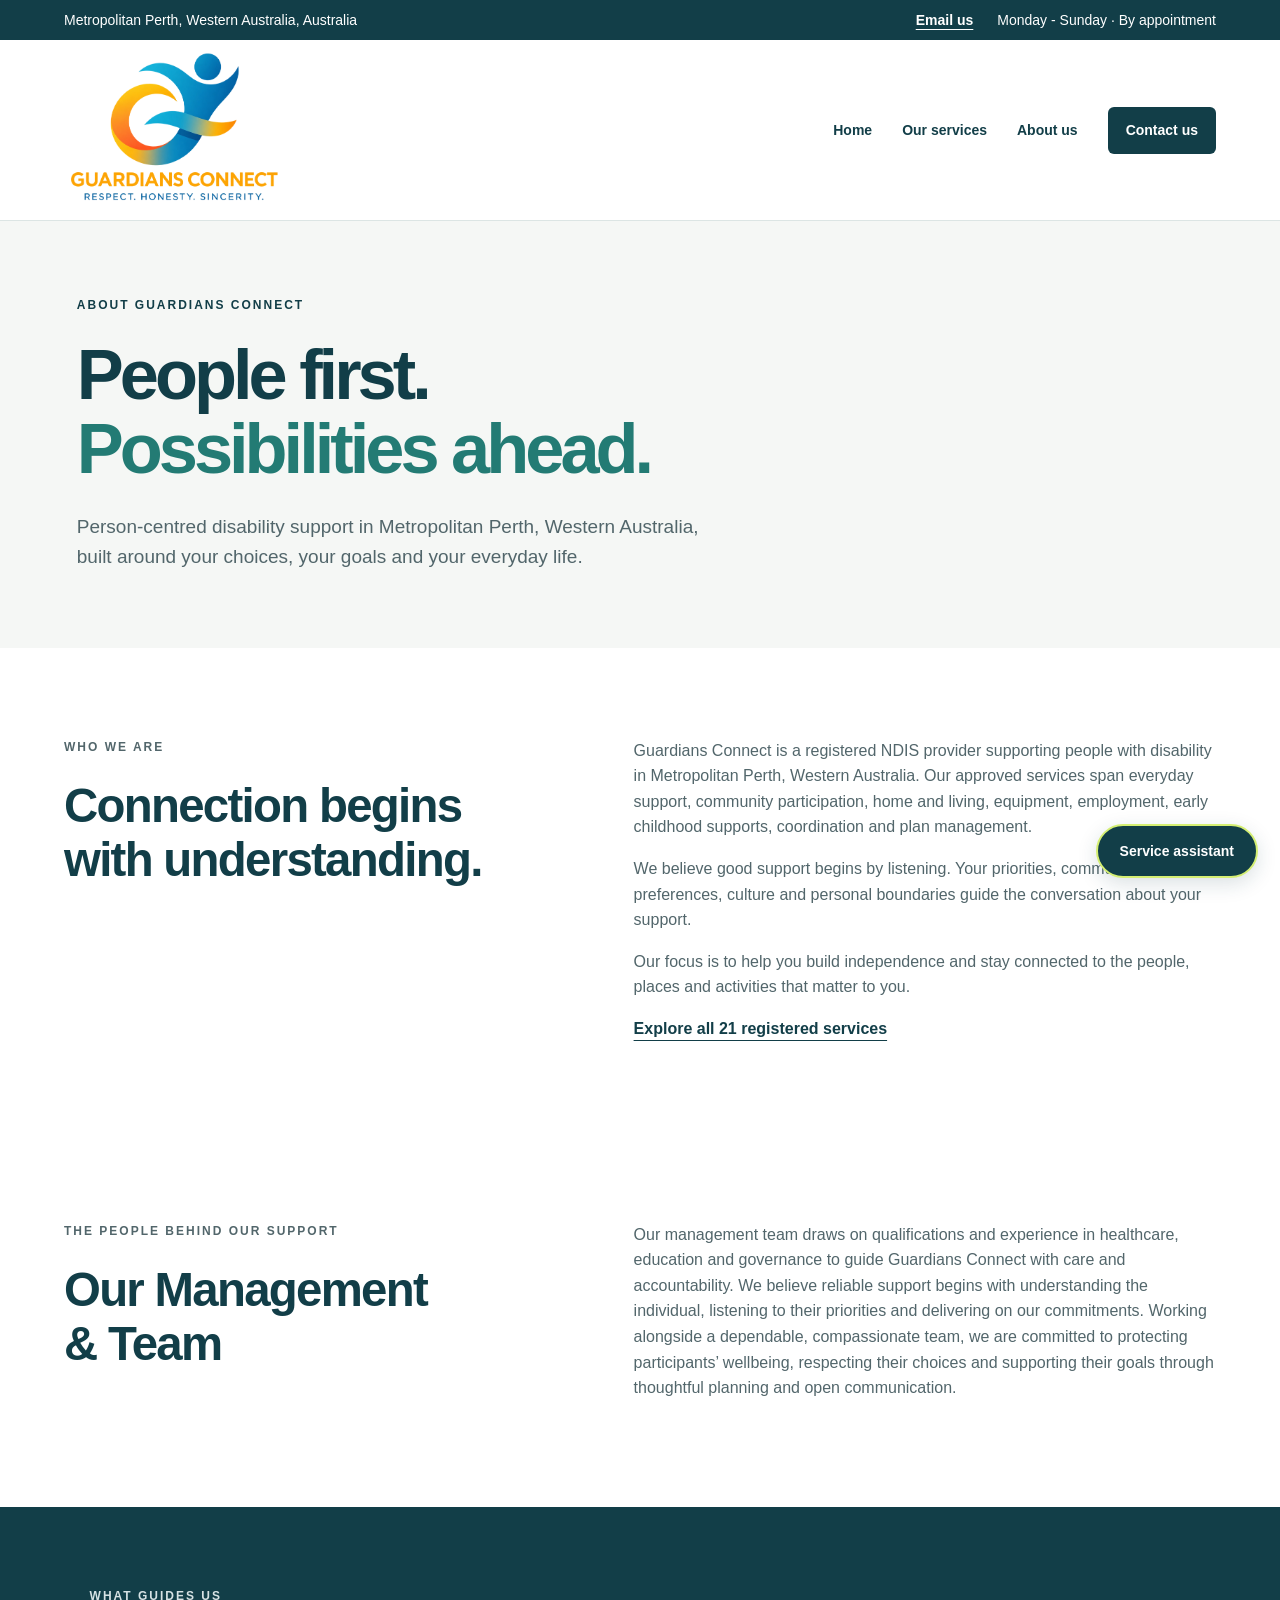
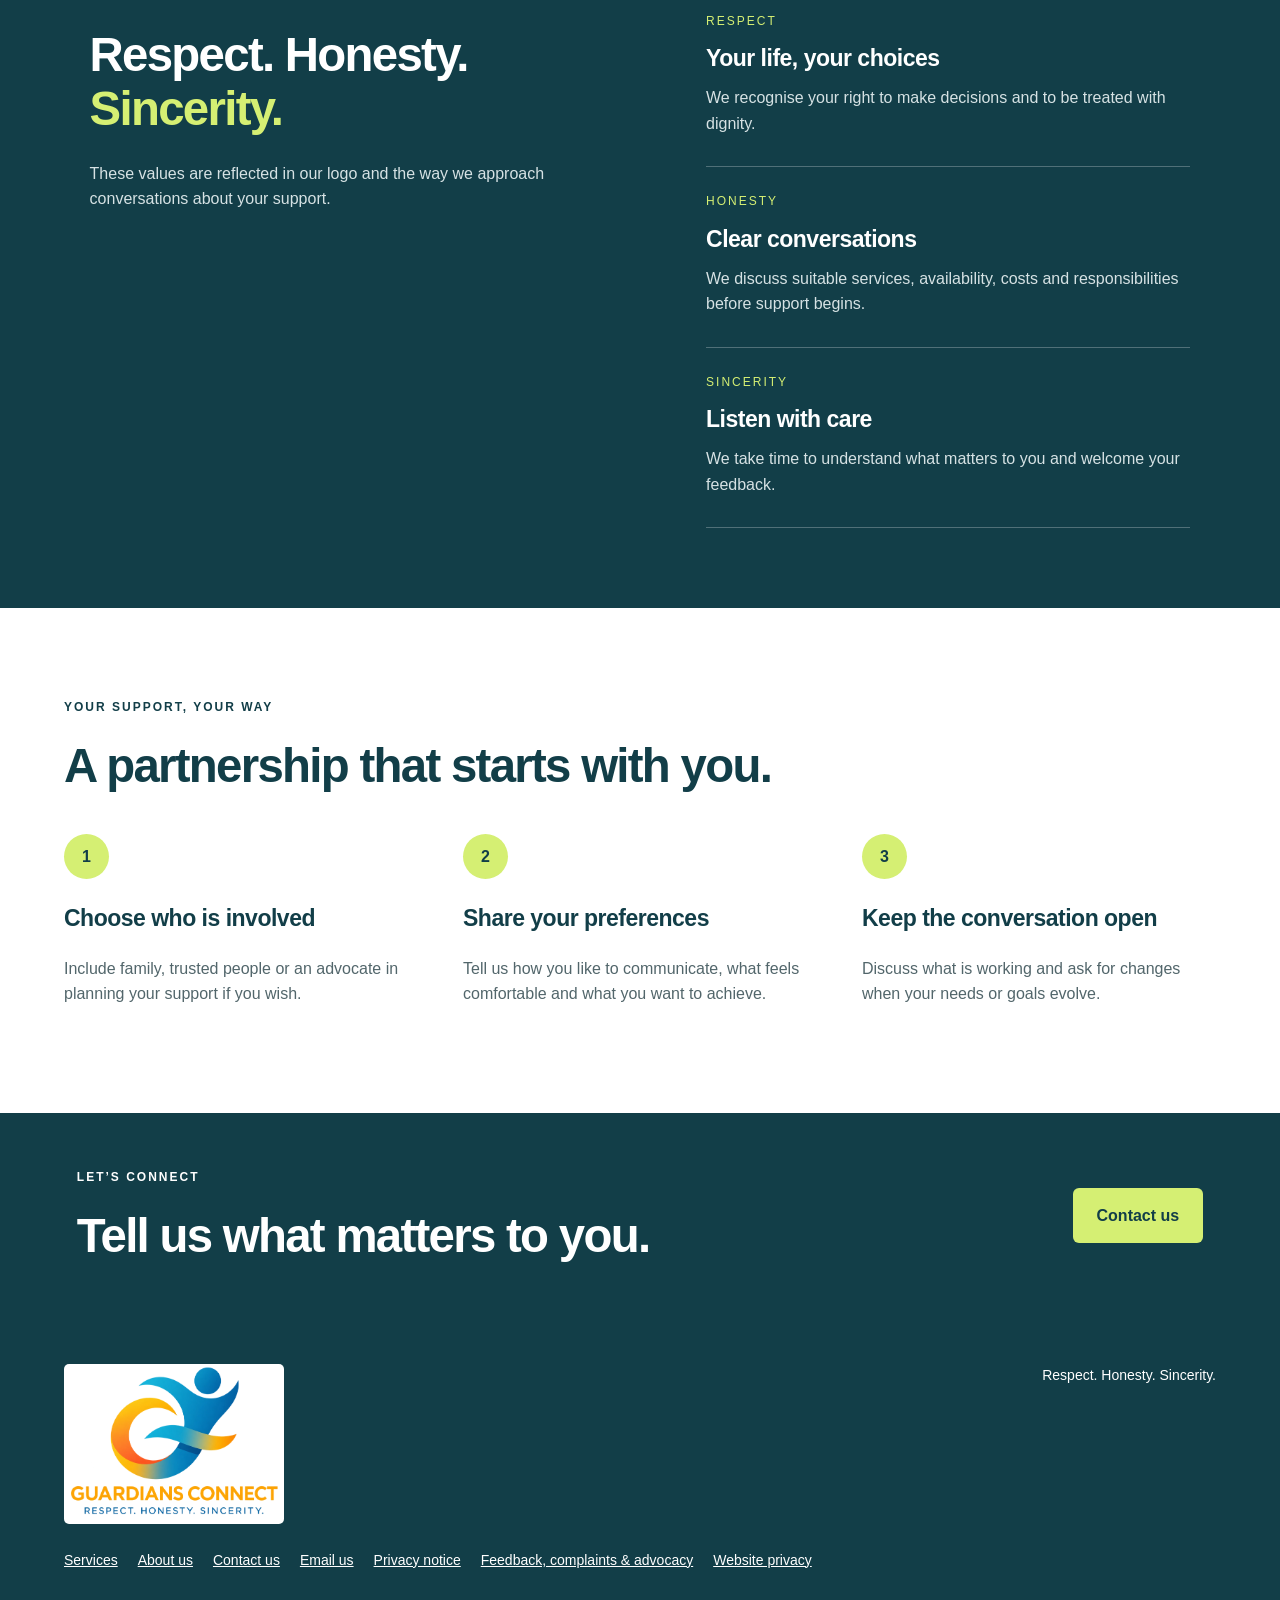
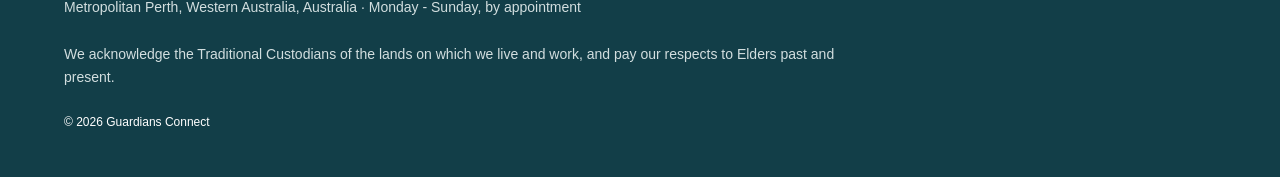
==== about.html @ 71c121cf "Add files via upload" ====
<!doctype html><html lang="en-AU"><head><meta charset="utf-8"><meta name="viewport" content="width=device-width,initial-scale=1"><meta name="description" content="Meet Guardians Connect, a registered NDIS provider in Metropolitan Perth, Western Australia. Learn about our values, person-centred approach and commitment to choice and independence."><meta name="theme-color" content="#123e48"><title>About Guardians Connect | NDIS Disability Support WA</title><link rel="icon" type="image/svg+xml" href="data:image/svg+xml,%3Csvg xmlns='http://www.w3.org/2000/svg' viewBox='0 0 32 32'%3E%3Crect width='32' height='32' rx='8' fill='%23123e48'/%3E%3Ctext x='5' y='23' font-size='20' font-family='Arial' font-weight='bold' fill='%23d5ef73'%3EG%3C/text%3E%3C/svg%3E"><link rel="stylesheet" href="styles.css"><link rel="canonical" href="https://guardians-connect.johnctu.chatgpt.site/about.html"><meta name="robots" content="index,follow,max-image-preview:large"><meta property="og:type" content="website"><meta property="og:site_name" content="Guardians Connect"><meta property="og:locale" content="en_AU"><meta property="og:title" content="About Guardians Connect | NDIS Disability Support WA"><meta property="og:description" content="Meet Guardians Connect, a registered NDIS provider in Metropolitan Perth, Western Australia. Learn about our values, person-centred approach and commitment to choice and independence."><meta property="og:url" content="https://guardians-connect.johnctu.chatgpt.site/about.html"><meta name="twitter:card" content="summary"><meta name="twitter:title" content="About Guardians Connect | NDIS Disability Support WA"><meta name="twitter:description" content="Meet Guardians Connect, a registered NDIS provider in Metropolitan Perth, Western Australia. Learn about our values, person-centred approach and commitment to choice and independence."><script type="application/ld+json">{"@context": "https://schema.org", "@graph": [{"@type": "WebSite", "@id": "https://guardians-connect.johnctu.chatgpt.site/#website", "url": "https://guardians-connect.johnctu.chatgpt.site/", "name": "Guardians Connect", "publisher": {"@id": "https://guardians-connect.johnctu.chatgpt.site/#organization"}, "inLanguage": "en-AU"}, {"@type": "Organization", "@id": "https://guardians-connect.johnctu.chatgpt.site/#organization", "name": "Guardians Connect", "url": "https://guardians-connect.johnctu.chatgpt.site/", "email": "info@guardiansconnect.com.au", "contactPoint": {"@type": "ContactPoint", "email": "info@guardiansconnect.com.au", "contactType": "customer service", "availableLanguage": "English", "description": "Monday - Sunday, by appointment"}}, {"@type": "AboutPage", "@id": "https://guardians-connect.johnctu.chatgpt.site/about.html#webpage", "url": "https://guardians-connect.johnctu.chatgpt.site/about.html", "name": "About Guardians Connect | NDIS Disability Support WA", "description": "Meet Guardians Connect, a registered NDIS provider in Metropolitan Perth, Western Australia. Learn about our values, person-centred approach and commitment to choice and independence.", "isPartOf": {"@id": "https://guardians-connect.johnctu.chatgpt.site/#website"}, "about": {"@id": "https://guardians-connect.johnctu.chatgpt.site/#organization"}, "inLanguage": "en-AU"}, {"@type": "BreadcrumbList", "itemListElement": [{"@type": "ListItem", "position": 1, "name": "Home", "item": "https://guardians-connect.johnctu.chatgpt.site/"}, {"@type": "ListItem", "position": 2, "name": "About us", "item": "https://guardians-connect.johnctu.chatgpt.site/about.html"}]}]}</script></head><body><a class="skip" href="#main">Skip to content</a><div class="contact-bar" aria-label="Contact details"><span>Metropolitan Perth, Western Australia, Australia</span><div><a href="mailto:info@guardiansconnect.com.au">Email us</a><span>Monday - Sunday · By appointment</span></div></div><header><a class="brand" href="/"><img class="uploaded-logo" src="guardians-connect-logo.webp" alt="Guardians Connect — Respect, Honesty, Sincerity" width="1280" height="1280"></a><button class="menu" aria-expanded="false" aria-controls="nav">Menu</button><nav id="nav" aria-label="Main navigation"><a href="/">Home</a><a href="/#services">Our services</a><a href="/about.html">About us</a><a class="button small" href="/contact.html">Contact us</a></nav></header><main id="main"><section class="page-intro"><p class="eyebrow">ABOUT GUARDIANS CONNECT</p><h1>People first.<br><em>Possibilities ahead.</em></h1><p class="lead">Person-centred disability support in Metropolitan Perth, Western Australia, built around your choices, your goals and your everyday life.</p></section><section class="section about-story"><div><p class="eyebrow">WHO WE ARE</p><h2>Connection begins<br>with understanding.</h2></div><div><p>Guardians Connect is a registered NDIS provider supporting people with disability in Metropolitan Perth, Western Australia. Our approved services span everyday support, community participation, home and living, equipment, employment, early childhood supports, coordination and plan management.</p><p>We believe good support begins by listening. Your priorities, communication preferences, culture and personal boundaries guide the conversation about your support.</p><p>Our focus is to help you build independence and stay connected to the people, places and activities that matter to you.</p><a class="text-link" href="/#services">Explore all 21 registered services</a></div></section><section class="section about-story" id="our-team" aria-labelledby="our-team-heading"><div><p class="eyebrow">THE PEOPLE BEHIND OUR SUPPORT</p><h2 id="our-team-heading">Our Management<br>&amp; Team</h2></div><div><p>Our management team draws on qualifications and experience in healthcare, education and governance to guide Guardians Connect with care and accountability. We believe reliable support begins with understanding the individual, listening to their priorities and delivering on our commitments. Working alongside a dependable, compassionate team, we are committed to protecting participants’ wellbeing, respecting their choices and supporting their goals through thoughtful planning and open communication.</p></div></section><section class="approach"><div><p class="eyebrow">WHAT GUIDES US</p><h2>Respect. Honesty.<br><em>Sincerity.</em></h2><p>These values are reflected in our logo and the way we approach conversations about your support.</p></div><div class="principles"><article><span>RESPECT</span><h3>Your life, your choices</h3><p>We recognise your right to make decisions and to be treated with dignity.</p></article><article><span>HONESTY</span><h3>Clear conversations</h3><p>We discuss suitable services, availability, costs and responsibilities before support begins.</p></article><article><span>SINCERITY</span><h3>Listen with care</h3><p>We take time to understand what matters to you and welcome your feedback.</p></article></div></section><section class="section"><p class="eyebrow">YOUR SUPPORT, YOUR WAY</p><h2>A partnership that starts with you.</h2><div class="steps"><article><b>1</b><h3>Choose who is involved</h3><p>Include family, trusted people or an advocate in planning your support if you wish.</p></article><article><b>2</b><h3>Share your preferences</h3><p>Tell us how you like to communicate, what feels comfortable and what you want to achieve.</p></article><article><b>3</b><h3>Keep the conversation open</h3><p>Discuss what is working and ask for changes when your needs or goals evolve.</p></article></div></section><section class="page-cta"><div><p class="eyebrow">LET’S CONNECT</p><h2>Tell us what matters to you.</h2></div><a class="button lime" href="/contact.html">Contact us</a></section></main><footer><a class="brand" href="/"><img class="uploaded-logo" src="guardians-connect-logo.webp" alt="Guardians Connect — Respect, Honesty, Sincerity" width="1280" height="1280"></a><p>Respect. Honesty. Sincerity.</p><div><a href="/#services">Services</a><a href="/about.html">About us</a><a href="/contact.html">Contact us</a><a href="mailto:info@guardiansconnect.com.au">Email us</a><a href="/privacy.html">Privacy notice</a><a href="/feedback.html">Feedback, complaints &amp; advocacy</a><button class="privacy-toggle" type="button" aria-expanded="false" aria-controls="privacy">Website privacy</button></div><p class="footer-contact-info">Metropolitan Perth, Western Australia, Australia · Monday - Sunday, by appointment</p><p class="ack">We acknowledge the Traditional Custodians of the lands on which we live and work, and pay our respects to Elders past and present.</p><div id="privacy" hidden><h3>Website privacy</h3><p>This website does not send your enquiry entries or service-assistant messages to Guardians Connect or save them in browser storage. The automated service guide uses prepared website information; typed messages stay in memory until you leave or refresh the page. Optional voice features use browser speech services, which may process audio or text. Microphone use starts only when you choose Dictate question. Downloading an enquiry creates a text file on your device. Hosting providers may process technical access logs. When online delivery is enabled, FormSubmit will process your enquiry and forward it to info@guardiansconnect.com.au. For privacy questions, email info@guardiansconnect.com.au. Read our <a href="/privacy.html">business privacy notice</a> for more information.</p></div><small>© <span id="year"></span> Guardians Connect</small></footer><script src="script.js"></script><link rel="stylesheet" href="/chatbot.css"><script src="/chatbot.js" defer></script></body></html>
---- styles.css ----
:root{--ink:#123e48;--lime:#d5ef73;--paper:#f5f7f5;--muted:#52666b}*{box-sizing:border-box}html{scroll-behavior:smooth;scroll-padding-top:100px}body{margin:0;font-family:Arial,Helvetica,sans-serif;color:var(--ink);font-size:16px;line-height:1.6}a{color:inherit}button,input,select,textarea{font:inherit}button,a,input,select,textarea,summary{touch-action:manipulation}a:focus-visible,button:focus-visible,summary:focus-visible{outline:3px solid #a85613;outline-offset:5px}.skip{position:fixed;top:-100px;background:white;padding:12px;z-index:10}.skip:focus{top:0}header{padding:24px 5%;display:flex;align-items:center;justify-content:space-between;border-bottom:1px solid #dce5e4;background:white}.brand{display:flex;align-items:center;gap:13px;text-decoration:none;font-size:14px;letter-spacing:2px;line-height:1.35;font-weight:bold}.brand strong{display:block;font-size:21px;letter-spacing:3px}.mark{display:block;background:var(--ink);color:var(--lime);font-size:30px;border-radius:50%;width:49px;height:49px;line-height:49px;text-align:center;letter-spacing:-5px;padding-right:5px}.mark span{font-size:24px}nav{display:flex;gap:30px;align-items:center}nav a{text-decoration:none;font-size:14px;font-weight:bold}.button{display:inline-block;text-decoration:none;background:var(--ink);color:white;padding:15px 24px;border-radius:6px;border:0;font-weight:bold;cursor:pointer}.button:hover{filter:brightness(.92)}.button.small{padding:12px 18px}.button.lime{background:var(--lime);color:var(--ink)}.menu{display:none}.hero{padding:75px 5% 65px;display:grid;grid-template-columns:1.25fr 1fr;gap:7%;max-width:1500px;margin:auto}.eyebrow{font-size:12px;font-weight:bold;letter-spacing:2px;margin:0 0 22px}h1,h2,h3,h4,p{margin-top:0}h1{font-size:clamp(48px,5.8vw,84px);line-height:1.06;letter-spacing:-4px;margin-bottom:25px}em{font-style:normal;color:#237b74}h2{font-size:clamp(34px,3.7vw,51px);line-height:1.15;letter-spacing:-1.7px;margin-bottom:24px}h3,h4{font-size:23px;line-height:1.25;letter-spacing:-.5px}.lead{max-width:520px;font-size:19px;color:var(--muted);margin-bottom:30px}.actions{display:flex;align-items:center;gap:25px}.text-link{font-weight:bold;text-underline-offset:6px}.hero-panel{background:var(--ink);color:white;border-radius:100px 12px 12px 12px;padding:50px 40px 30px;display:flex;flex-direction:column;justify-content:space-between;min-height:480px;position:relative;overflow:hidden}.hero-panel:before{content:'';position:absolute;width:240px;height:240px;border:1px solid #598181;border-radius:50%;right:-100px;top:100px;pointer-events:none}.panel-label{font-size:12px;letter-spacing:2px}.big-type{font-size:clamp(35px,4vw,58px);line-height:1.18;letter-spacing:-2px;color:var(--lime);margin:35px 0}.panel-bottom{display:flex;gap:18px;align-items:center;border-top:1px solid #456770;padding-top:25px}.panel-bottom p{margin:0;font-size:14px}.circle{width:48px;height:48px;border:1px solid var(--lime);border-radius:50%;display:grid;place-items:center;font-size:14px}.values-strip{background:var(--lime);display:flex;justify-content:space-around;padding:20px 5%;font-size:14px;font-weight:bold;gap:15px}.section{padding:90px 5%;max-width:1500px;margin:auto}.section-heading{display:grid;grid-template-columns:1.2fr 1fr;gap:10%;align-items:end;margin-bottom:35px}.section-heading>p{max-width:450px;color:var(--muted)}.cards{display:grid;grid-template-columns:repeat(3,1fr);gap:20px}.cards article{padding:30px;background:var(--paper);border-radius:8px;display:flex;flex-direction:column;align-items:start}.number{font-size:14px;letter-spacing:2px;color:#357970;margin-bottom:35px}.cards p{color:var(--muted)}.cards a{margin-top:auto;font-size:14px;font-weight:bold;text-underline-offset:5px}.cards .accent-card{background:var(--lime)}.note{font-size:14px;color:var(--muted);margin:22px 0 0}.approach{background:var(--ink);color:white;padding:80px 7%;display:grid;grid-template-columns:1fr 1fr;gap:12%}.approach em{color:var(--lime)}.approach p{max-width:510px;color:#d6e2e4}.principles article{border-bottom:1px solid #507078;padding:20px 0}.principles span{font-size:12px;letter-spacing:2px;color:var(--lime)}.principles h3{margin:12px 0}.principles p{margin-bottom:10px}.steps{display:grid;grid-template-columns:repeat(3,1fr);gap:45px;margin-top:40px}.steps b{background:var(--lime);border-radius:50%;display:grid;place-items:center;width:45px;height:45px;margin-bottom:25px}.steps p{color:var(--muted)}.faq{background:var(--paper);max-width:none;display:grid;grid-template-columns:1fr 1.5fr;gap:10%}details{border-bottom:1px solid #cad7d7;padding:20px 0}summary{font-weight:bold;cursor:pointer;padding-right:15px}details p{padding-top:18px;margin:0;color:var(--muted)}.contact{padding:85px 7%;display:grid;grid-template-columns:1fr 1fr;gap:12%;background:#e9f1ee}.contact p{max-width:450px}.contact-note{border-left:3px solid #237b74;padding-left:17px;font-size:14px;color:var(--muted)}form{background:white;padding:30px;border-radius:8px}label{display:block;font-size:14px;font-weight:bold;margin-bottom:7px}label span{font-weight:normal}input,textarea,select{width:100%;border:1px solid #8caaa9;border-radius:4px;padding:11px;margin-bottom:18px;background:white;color:var(--ink)}input:focus,textarea:focus,select:focus{outline:2px solid #237b74;outline-offset:2px}.form-note{font-size:14px;color:var(--muted)}#status{font-size:14px;margin:14px 0 0}footer{padding:45px 5%;background:var(--ink);color:white;display:flex;flex-wrap:wrap;justify-content:space-between;gap:25px}footer>p{font-size:14px}footer>div{display:flex;gap:20px;align-items:start}footer a,footer button{font-size:14px}.privacy-toggle{background:none;border:0;color:white;text-decoration:underline;cursor:pointer;padding:0}.ack{width:100%;max-width:800px;margin:0;color:#d2dedf}#privacy{width:100%;display:block;max-width:850px}#privacy[hidden]{display:none}footer small{font-size:12px;width:100%}@media(max-width:850px){header{flex-wrap:wrap;gap:20px}.menu{display:block;background:var(--paper);border:1px solid #cad7d7;padding:8px 15px;border-radius:5px}nav{display:none;width:100%;flex-direction:column;align-items:stretch;gap:20px}nav.open{display:flex}.hero{grid-template-columns:1fr;padding-top:45px;gap:35px}h1{letter-spacing:-2px}.hero-panel{min-height:350px;border-top-left-radius:65px}.values-strip{flex-wrap:wrap;justify-content:center;gap:12px 25px}.section{padding:60px 6%}.section-heading,.approach,.faq,.contact{grid-template-columns:1fr;gap:30px}.cards{grid-template-columns:repeat(2,1fr)}.approach,.contact{padding:60px 6%}.steps{gap:25px}.actions{flex-wrap:wrap}.faq{max-width:none}}@media(max-width:540px){.cards,.steps{grid-template-columns:1fr}.hero-panel{padding:35px 25px}.cards article{padding:27px}.steps{gap:15px}.steps article{border-bottom:1px solid #dce5e4;padding-bottom:15px}.number{margin-bottom:23px}form{padding:23px}footer>div{flex-wrap:wrap}}@media(prefers-reduced-motion:reduce){html{scroll-behavior:auto}}

.uploaded-logo{width:110px;height:110px;object-fit:contain;background:white;border-radius:5px;flex-shrink:0}header{padding-top:10px;padding-bottom:10px}footer .uploaded-logo{width:140px;height:140px}footer .brand{align-items:center}@media(max-width:540px){.uploaded-logo{width:85px;height:85px}.brand{gap:10px}.brand strong{font-size:18px;letter-spacing:2px}.brand{font-size:12px;letter-spacing:1px}footer .uploaded-logo{width:110px;height:110px}}

.cards .registration-name{font-size:12px;line-height:1.5;color:#52666b;margin:4px 0 18px;padding-top:12px;border-top:1px solid #dce5e4;width:100%}.cards article h4{min-height:2.5em}@media(max-width:540px){.cards article h4{min-height:0}}

.page-intro{padding:75px 6%;background:var(--paper)}.page-intro h1{font-size:clamp(44px,5.5vw,76px)}.page-intro .lead{max-width:650px;margin-bottom:0}.about-story{display:grid;grid-template-columns:1fr 1.25fr;gap:9%}.about-story>div>p{color:var(--muted)}.page-cta{padding:55px 6%;background:var(--ink);color:white;display:flex;align-items:center;justify-content:space-between;gap:25px}.page-cta h2{margin-bottom:0}@media(max-width:850px){.about-story{grid-template-columns:1fr;gap:20px}.page-cta{flex-direction:column;align-items:flex-start}.page-intro{padding:50px 6%}nav{gap:20px}}

.cards .service-card{overflow:hidden}.service-photo{display:block;width:calc(100% + 60px);max-width:none;aspect-ratio:3/2;height:auto;object-fit:cover;align-self:center;margin:-30px -30px 25px}.service-card .number{margin-bottom:20px}@media(max-width:540px){.service-photo{width:calc(100% + 54px);margin:-27px -27px 24px}}
.error-summary{border:2px solid #a72f28;background:#fff7f5;padding:16px;margin-bottom:22px;color:#8a201c}.error-summary p{margin-bottom:8px;font-weight:bold}.error-summary ul{margin:0;padding-left:20px}.error-summary a{text-underline-offset:3px}.error-summary[hidden],.field-error[hidden]{display:none}.field-error{color:#8a201c;font-size:14px;margin:-10px 0 18px}input[aria-invalid="true"],textarea[aria-invalid="true"]{border:2px solid #a72f28}.form-trap{position:absolute;left:-10000px;width:1px;height:1px;overflow:hidden}button:disabled{opacity:.65;cursor:wait}

.service-category-nav{display:flex;flex-wrap:wrap;gap:10px;margin:0 0 45px}.service-category-nav a{padding:11px 17px;border:1px solid #6b9290;border-radius:5px;text-decoration:none;font-size:14px;font-weight:bold;background:white}.service-category-nav a:hover{background:#d5ef73}.service-category{margin-bottom:55px;scroll-margin-top:25px}.category-heading{margin-bottom:22px;padding-top:15px;border-top:2px solid #cad7d7}.category-heading h3{font-size:30px;line-height:1.2;margin:12px 0}.category-heading p{color:#52666b;margin-bottom:0}.service-category:last-of-type{margin-bottom:20px}@media(max-width:540px){.service-category-nav{gap:8px;margin-bottom:30px}.service-category-nav a{padding:10px 12px}.category-heading h3{font-size:27px}.service-category{margin-bottom:40px}}

.service-intro{display:grid;grid-template-columns:1.2fr 1fr;align-items:center;gap:6%;padding:55px 6%;background:#f5f7f5}.service-intro h1{font-size:clamp(40px,4.5vw,64px);letter-spacing:-2px;overflow-wrap:break-word}.service-intro img{width:100%;height:auto;aspect-ratio:3/2;object-fit:cover;border-radius:35px 8px 8px 8px}.breadcrumbs{display:flex;flex-wrap:wrap;gap:7px;font-size:14px;margin-bottom:30px}.service-who,.service-discuss{display:grid;grid-template-columns:1fr 1.2fr;gap:8%}.service-involves{background:#e9f1ee;max-width:none}.service-discuss li{margin-bottom:15px}.service-discuss ul{padding-left:22px}.service-cta-actions{display:flex;flex-direction:column;gap:15px;flex-shrink:0}.service-cta-actions a:not(.button){font-size:14px}.cards .service-detail-link{margin:0 0 16px}.service-intro .lead{max-width:none}@media(max-width:850px){.service-intro,.service-who,.service-discuss{grid-template-columns:1fr;gap:25px}.service-intro{padding:40px 6%}.service-intro img{max-height:350px}.breadcrumbs{margin-bottom:25px}}

header .uploaded-logo,footer .uploaded-logo{width:220px;height:160px;object-fit:cover;object-position:center;background:white;border-radius:5px}@media(max-width:540px){header .uploaded-logo,footer .uploaded-logo{width:180px;height:131px}}

.contact-bar{background:#123e48;color:white;padding:9px 5%;display:flex;justify-content:space-between;align-items:center;gap:10px;font-size:14px}.contact-bar>div{display:flex;flex-wrap:wrap;gap:10px 24px}.contact-bar a{font-weight:bold;text-underline-offset:4px}.contact-details{margin:25px 0}.contact-actions{display:flex;flex-wrap:wrap;gap:12px;margin-bottom:22px}.contact-email{background:white;color:#123e48;border:1px solid #123e48}.contact-details dl{margin:0}.contact-details dl>div{margin:14px 0}.contact-details dt{font-weight:bold;font-size:14px}.contact-details dd{margin:2px 0;font-size:16px;overflow-wrap:anywhere}.footer-contact-info{width:100%;margin:0;color:#d2dedf}@media(max-width:850px){.contact-bar{flex-direction:column;align-items:flex-start}.contact-bar>div{gap:8px 18px}.contact-bar>div>span{width:100%}}

.contact-details dl>.contact-email-row{display:flex;align-items:baseline;flex-wrap:wrap;gap:6px 12px}.contact-email-row dt{flex-shrink:0}.contact-email-row dd{margin:0;min-width:0}

.policy-content{max-width:880px;margin:auto;padding-top:0}.policy-content h2{font-size:clamp(1.4rem,3vw,2rem);margin-top:2.2rem}.policy-content p{line-height:1.8}.policy-content a:not(.button),.rights-banner a{text-decoration:underline;text-underline-offset:3px}.notice-emergency{background:#fff3dc;border-left:4px solid #8c5800;padding:1rem 1.5rem;border-radius:8px}.notice-emergency h2{margin-top:0}.rights-banner{padding:1rem 5%;background:#edf4ef;line-height:1.8}.policy-source{font-size:.9rem}
---- chatbot.css ----
.gc-chat{position:fixed;right:22px;bottom:22px;z-index:30;font-size:14px}.gc-chat-launch{background:#123e48;color:#fff;border:2px solid #d5ef73;border-radius:30px;padding:14px 22px;font-weight:bold;box-shadow:0 6px 20px #123e4826;cursor:pointer}.gc-chat-panel{position:absolute;right:0;bottom:68px;width:370px;max-width:calc(100vw - 32px);height:560px;max-height:calc(100dvh - 115px);background:#fff;box-shadow:0 10px 45px #123e483d;border:1px solid #9ab4b4;border-radius:12px;display:flex;flex-direction:column;overflow:hidden}.gc-chat-panel[hidden]{display:none}.gc-chat .gc-chat-head{padding:16px 18px;background:#123e48;color:white;display:flex;flex-wrap:nowrap;gap:12px}.gc-chat-head h2{font-size:18px;letter-spacing:0;line-height:1.3;margin:0}.gc-chat-head span{font-size:12px;color:#d5ef73}.gc-chat-close{background:none;border:0;color:white;font-size:28px;cursor:pointer;padding:0 5px;line-height:1}.gc-chat-notice{margin:0;padding:10px 16px;font-size:12px;background:#e9f1ee;color:#123e48}.gc-chat-log{overflow-y:auto;padding:16px;flex:1;min-height:0;overscroll-behavior:contain}.gc-msg{margin:0 24px 12px 0;padding:12px;border-radius:4px 12px 12px 12px;background:#eef3f0;white-space:pre-wrap;line-height:1.5;overflow-wrap:anywhere}.gc-msg-user{margin:0 0 12px 35px;background:#123e48;color:white;border-radius:12px 4px 12px 12px}.gc-chat-options{display:flex;flex-direction:column;gap:7px;margin-top:12px}.gc-chat-options a,.gc-chat-options button{padding:9px 11px;border:1px solid #6b9290;color:#123e48;background:white;border-radius:4px;text-decoration:none;text-align:left;font-size:14px;cursor:pointer}.gc-chat .gc-chat-form{padding:12px 16px 4px;border-top:1px solid #dce5e4;border-radius:0}.gc-chat-form label{font-size:14px}.gc-chat-form>div{display:flex;gap:8px}.gc-chat-form input{margin:0;min-width:0;flex:1;font-size:16px}.gc-chat-form button{background:#123e48;color:white;border:0;border-radius:4px;padding:10px 14px;cursor:pointer}.gc-chat-clear{border:0;background:none;text-decoration:underline;color:#52666b;padding:9px 16px 12px;font-size:12px;cursor:pointer;text-align:left}.gc-chat button:focus-visible,.gc-chat a:focus-visible{outline:3px solid #a85613;outline-offset:2px}@media(max-width:540px){.gc-chat{right:12px;bottom:12px}.gc-chat-panel{width:calc(100vw - 24px);bottom:62px}.gc-chat-launch{padding:12px 18px}}

.gc-voice-controls{display:flex;flex-wrap:wrap;gap:6px;padding:9px 12px;background:#f5f7f5}.gc-voice-controls button{border:1px solid #6b9290;border-radius:4px;background:white;color:#123e48;padding:7px 9px;font-size:12px;cursor:pointer}.gc-voice-controls button[aria-pressed="true"]{background:#123e48;color:white}.gc-voice-controls button:disabled{opacity:.6;cursor:default}.gc-voice-notice{font-size:12px;line-height:1.4;margin:0;padding:7px 14px;background:#f5f7f5}.gc-voice-status{font-size:12px;line-height:1.4;margin:0;padding:0 14px 6px;min-height:6px}.gc-chat-panel{height:650px}
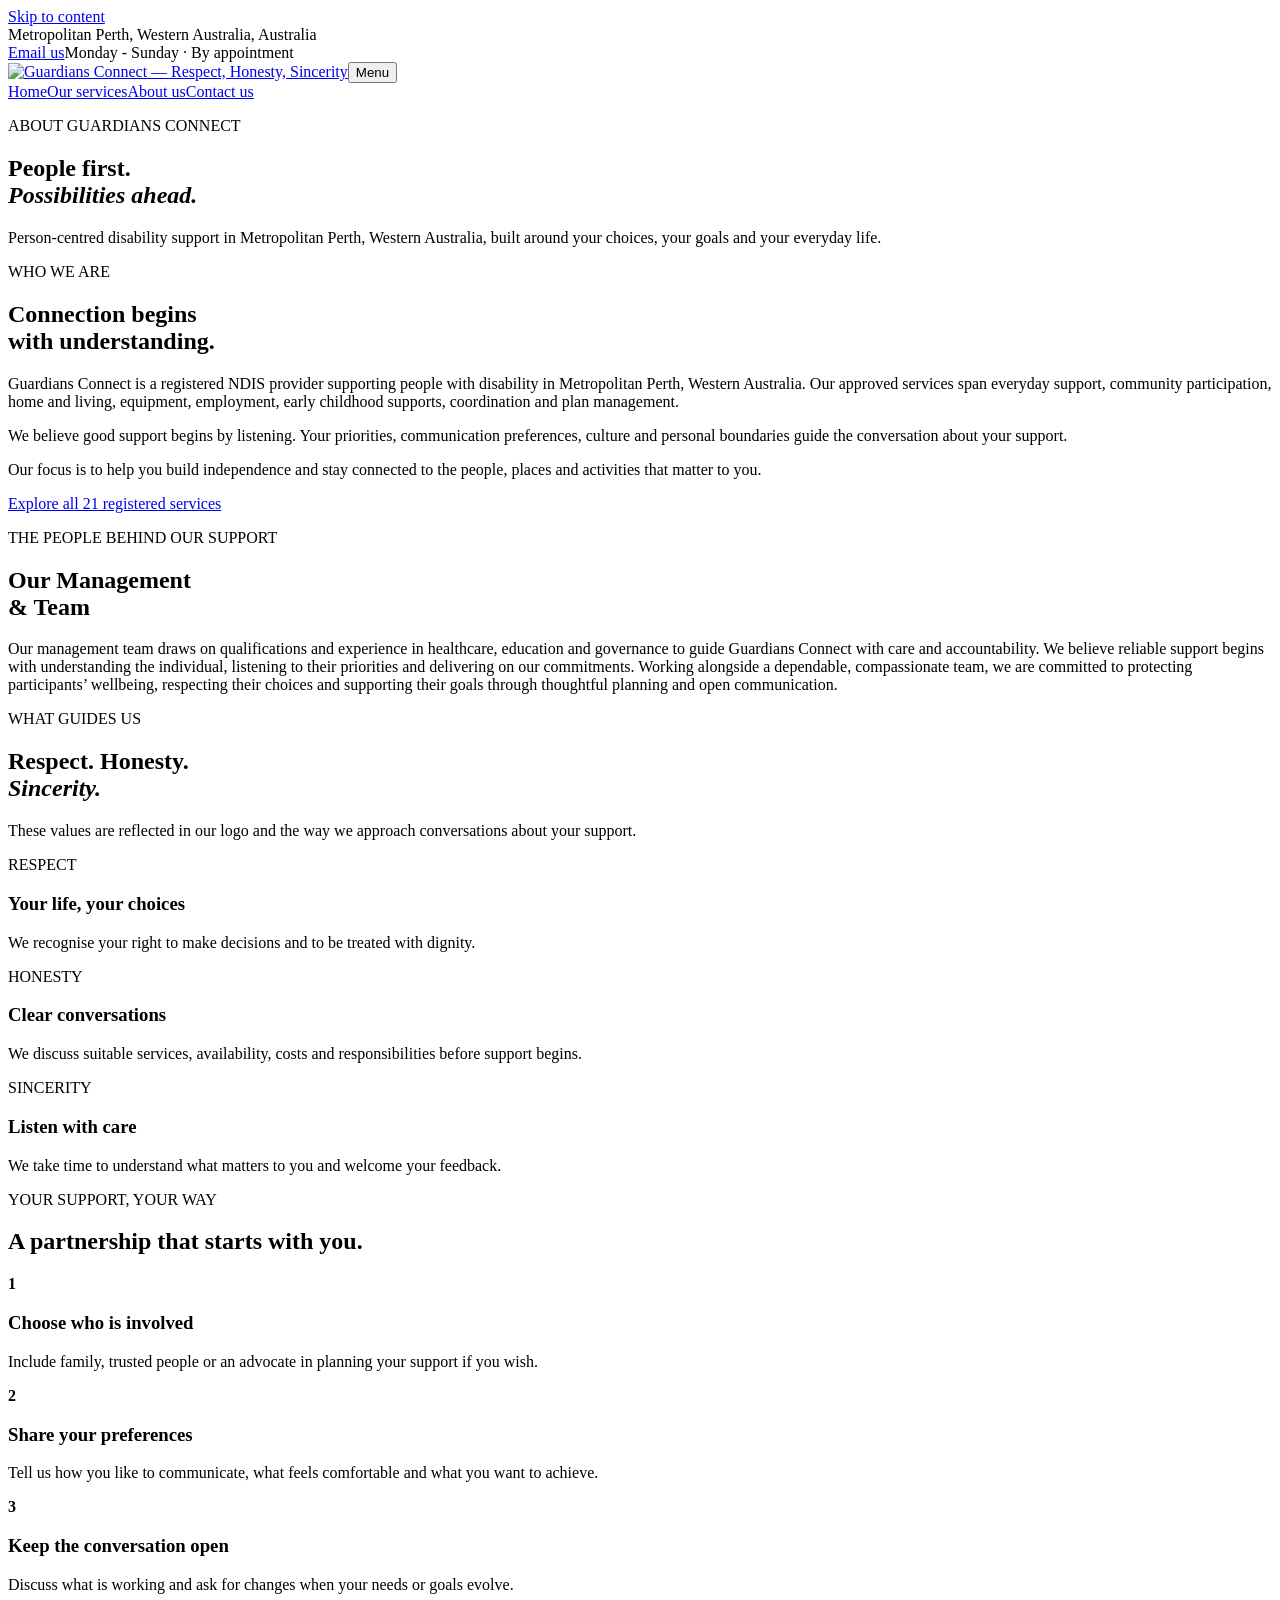
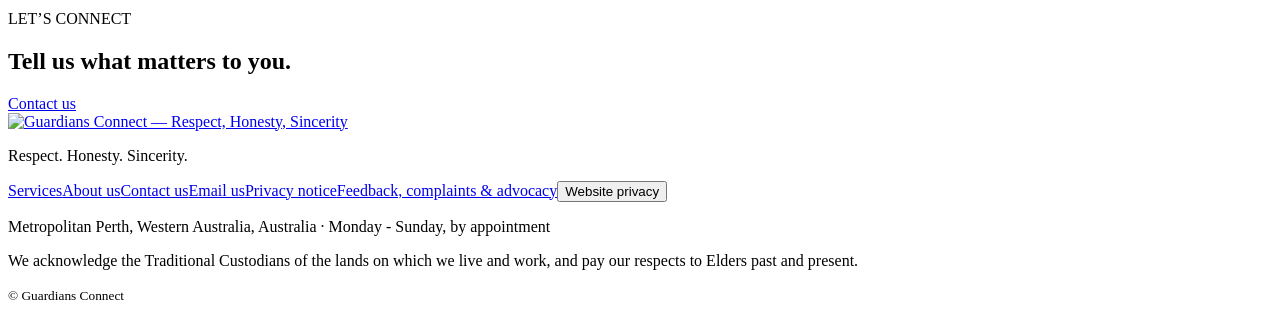
==== commit 7d0d8c61: "fix github pages and file path" ====
--- a/about.html
+++ b/about.html
@@ -1 +1 @@
-<!doctype html><html lang="en-AU"><head><meta charset="utf-8"><meta name="viewport" content="width=device-width,initial-scale=1"><meta name="description" content="Meet Guardians Connect, a registered NDIS provider in Metropolitan Perth, Western Australia. Learn about our values, person-centred approach and commitment to choice and independence."><meta name="theme-color" content="#123e48"><title>About Guardians Connect | NDIS Disability Support WA</title><link rel="icon" type="image/svg+xml" href="data:image/svg+xml,%3Csvg xmlns='http://www.w3.org/2000/svg' viewBox='0 0 32 32'%3E%3Crect width='32' height='32' rx='8' fill='%23123e48'/%3E%3Ctext x='5' y='23' font-size='20' font-family='Arial' font-weight='bold' fill='%23d5ef73'%3EG%3C/text%3E%3C/svg%3E"><link rel="stylesheet" href="styles.css"><link rel="canonical" href="https://guardians-connect.johnctu.chatgpt.site/about.html"><meta name="robots" content="index,follow,max-image-preview:large"><meta property="og:type" content="website"><meta property="og:site_name" content="Guardians Connect"><meta property="og:locale" content="en_AU"><meta property="og:title" content="About Guardians Connect | NDIS Disability Support WA"><meta property="og:description" content="Meet Guardians Connect, a registered NDIS provider in Metropolitan Perth, Western Australia. Learn about our values, person-centred approach and commitment to choice and independence."><meta property="og:url" content="https://guardians-connect.johnctu.chatgpt.site/about.html"><meta name="twitter:card" content="summary"><meta name="twitter:title" content="About Guardians Connect | NDIS Disability Support WA"><meta name="twitter:description" content="Meet Guardians Connect, a registered NDIS provider in Metropolitan Perth, Western Australia. Learn about our values, person-centred approach and commitment to choice and independence."><script type="application/ld+json">{"@context": "https://schema.org", "@graph": [{"@type": "WebSite", "@id": "https://guardians-connect.johnctu.chatgpt.site/#website", "url": "https://guardians-connect.johnctu.chatgpt.site/", "name": "Guardians Connect", "publisher": {"@id": "https://guardians-connect.johnctu.chatgpt.site/#organization"}, "inLanguage": "en-AU"}, {"@type": "Organization", "@id": "https://guardians-connect.johnctu.chatgpt.site/#organization", "name": "Guardians Connect", "url": "https://guardians-connect.johnctu.chatgpt.site/", "email": "info@guardiansconnect.com.au", "contactPoint": {"@type": "ContactPoint", "email": "info@guardiansconnect.com.au", "contactType": "customer service", "availableLanguage": "English", "description": "Monday - Sunday, by appointment"}}, {"@type": "AboutPage", "@id": "https://guardians-connect.johnctu.chatgpt.site/about.html#webpage", "url": "https://guardians-connect.johnctu.chatgpt.site/about.html", "name": "About Guardians Connect | NDIS Disability Support WA", "description": "Meet Guardians Connect, a registered NDIS provider in Metropolitan Perth, Western Australia. Learn about our values, person-centred approach and commitment to choice and independence.", "isPartOf": {"@id": "https://guardians-connect.johnctu.chatgpt.site/#website"}, "about": {"@id": "https://guardians-connect.johnctu.chatgpt.site/#organization"}, "inLanguage": "en-AU"}, {"@type": "BreadcrumbList", "itemListElement": [{"@type": "ListItem", "position": 1, "name": "Home", "item": "https://guardians-connect.johnctu.chatgpt.site/"}, {"@type": "ListItem", "position": 2, "name": "About us", "item": "https://guardians-connect.johnctu.chatgpt.site/about.html"}]}]}</script></head><body><a class="skip" href="#main">Skip to content</a><div class="contact-bar" aria-label="Contact details"><span>Metropolitan Perth, Western Australia, Australia</span><div><a href="mailto:info@guardiansconnect.com.au">Email us</a><span>Monday - Sunday · By appointment</span></div></div><header><a class="brand" href="/"><img class="uploaded-logo" src="guardians-connect-logo.webp" alt="Guardians Connect — Respect, Honesty, Sincerity" width="1280" height="1280"></a><button class="menu" aria-expanded="false" aria-controls="nav">Menu</button><nav id="nav" aria-label="Main navigation"><a href="/">Home</a><a href="/#services">Our services</a><a href="/about.html">About us</a><a class="button small" href="/contact.html">Contact us</a></nav></header><main id="main"><section class="page-intro"><p class="eyebrow">ABOUT GUARDIANS CONNECT</p><h1>People first.<br><em>Possibilities ahead.</em></h1><p class="lead">Person-centred disability support in Metropolitan Perth, Western Australia, built around your choices, your goals and your everyday life.</p></section><section class="section about-story"><div><p class="eyebrow">WHO WE ARE</p><h2>Connection begins<br>with understanding.</h2></div><div><p>Guardians Connect is a registered NDIS provider supporting people with disability in Metropolitan Perth, Western Australia. Our approved services span everyday support, community participation, home and living, equipment, employment, early childhood supports, coordination and plan management.</p><p>We believe good support begins by listening. Your priorities, communication preferences, culture and personal boundaries guide the conversation about your support.</p><p>Our focus is to help you build independence and stay connected to the people, places and activities that matter to you.</p><a class="text-link" href="/#services">Explore all 21 registered services</a></div></section><section class="section about-story" id="our-team" aria-labelledby="our-team-heading"><div><p class="eyebrow">THE PEOPLE BEHIND OUR SUPPORT</p><h2 id="our-team-heading">Our Management<br>&amp; Team</h2></div><div><p>Our management team draws on qualifications and experience in healthcare, education and governance to guide Guardians Connect with care and accountability. We believe reliable support begins with understanding the individual, listening to their priorities and delivering on our commitments. Working alongside a dependable, compassionate team, we are committed to protecting participants’ wellbeing, respecting their choices and supporting their goals through thoughtful planning and open communication.</p></div></section><section class="approach"><div><p class="eyebrow">WHAT GUIDES US</p><h2>Respect. Honesty.<br><em>Sincerity.</em></h2><p>These values are reflected in our logo and the way we approach conversations about your support.</p></div><div class="principles"><article><span>RESPECT</span><h3>Your life, your choices</h3><p>We recognise your right to make decisions and to be treated with dignity.</p></article><article><span>HONESTY</span><h3>Clear conversations</h3><p>We discuss suitable services, availability, costs and responsibilities before support begins.</p></article><article><span>SINCERITY</span><h3>Listen with care</h3><p>We take time to understand what matters to you and welcome your feedback.</p></article></div></section><section class="section"><p class="eyebrow">YOUR SUPPORT, YOUR WAY</p><h2>A partnership that starts with you.</h2><div class="steps"><article><b>1</b><h3>Choose who is involved</h3><p>Include family, trusted people or an advocate in planning your support if you wish.</p></article><article><b>2</b><h3>Share your preferences</h3><p>Tell us how you like to communicate, what feels comfortable and what you want to achieve.</p></article><article><b>3</b><h3>Keep the conversation open</h3><p>Discuss what is working and ask for changes when your needs or goals evolve.</p></article></div></section><section class="page-cta"><div><p class="eyebrow">LET’S CONNECT</p><h2>Tell us what matters to you.</h2></div><a class="button lime" href="/contact.html">Contact us</a></section></main><footer><a class="brand" href="/"><img class="uploaded-logo" src="guardians-connect-logo.webp" alt="Guardians Connect — Respect, Honesty, Sincerity" width="1280" height="1280"></a><p>Respect. Honesty. Sincerity.</p><div><a href="/#services">Services</a><a href="/about.html">About us</a><a href="/contact.html">Contact us</a><a href="mailto:info@guardiansconnect.com.au">Email us</a><a href="/privacy.html">Privacy notice</a><a href="/feedback.html">Feedback, complaints &amp; advocacy</a><button class="privacy-toggle" type="button" aria-expanded="false" aria-controls="privacy">Website privacy</button></div><p class="footer-contact-info">Metropolitan Perth, Western Australia, Australia · Monday - Sunday, by appointment</p><p class="ack">We acknowledge the Traditional Custodians of the lands on which we live and work, and pay our respects to Elders past and present.</p><div id="privacy" hidden><h3>Website privacy</h3><p>This website does not send your enquiry entries or service-assistant messages to Guardians Connect or save them in browser storage. The automated service guide uses prepared website information; typed messages stay in memory until you leave or refresh the page. Optional voice features use browser speech services, which may process audio or text. Microphone use starts only when you choose Dictate question. Downloading an enquiry creates a text file on your device. Hosting providers may process technical access logs. When online delivery is enabled, FormSubmit will process your enquiry and forward it to info@guardiansconnect.com.au. For privacy questions, email info@guardiansconnect.com.au. Read our <a href="/privacy.html">business privacy notice</a> for more information.</p></div><small>© <span id="year"></span> Guardians Connect</small></footer><script src="script.js"></script><link rel="stylesheet" href="/chatbot.css"><script src="/chatbot.js" defer></script></body></html>
+<!doctype html><html lang="en-AU"><head><meta charset="utf-8"><meta name="viewport" content="width=device-width,initial-scale=1"><meta name="description" content="Meet Guardians Connect, a registered NDIS provider in Metropolitan Perth, Western Australia. Learn about our values, person-centred approach and commitment to choice and independence."><meta name="theme-color" content="#123e48"><title>About Guardians Connect | NDIS Disability Support WA</title><link rel="icon" type="image/svg+xml" href="data:image/svg+xml,%3Csvg xmlns='http://www.w3.org/2000/svg' viewBox='0 0 32 32'%3E%3Crect width='32' height='32' rx='8' fill='%23123e48'/%3E%3Ctext x='5' y='23' font-size='20' font-family='Arial' font-weight='bold' fill='%23d5ef73'%3EG%3C/text%3E%3C/svg%3E"><link rel="stylesheet" href="/Guardians-Connect-website/styles.css"><link rel="canonical" href="https://johnctu.github.io/Guardians-Connect-website/about.html"><meta name="robots" content="index,follow,max-image-preview:large"><meta property="og:type" content="website"><meta property="og:site_name" content="Guardians Connect"><meta property="og:locale" content="en_AU"><meta property="og:title" content="About Guardians Connect | NDIS Disability Support WA"><meta property="og:description" content="Meet Guardians Connect, a registered NDIS provider in Metropolitan Perth, Western Australia. Learn about our values, person-centred approach and commitment to choice and independence."><meta property="og:url" content="https://johnctu.github.io/Guardians-Connect-website/about.html"><meta name="twitter:card" content="summary"><meta name="twitter:title" content="About Guardians Connect | NDIS Disability Support WA"><meta name="twitter:description" content="Meet Guardians Connect, a registered NDIS provider in Metropolitan Perth, Western Australia. Learn about our values, person-centred approach and commitment to choice and independence."><script type="application/ld+json">{"@context": "https://schema.org", "@graph": [{"@type": "WebSite", "@id": "https://johnctu.github.io/Guardians-Connect-website/#website", "url": "https://johnctu.github.io/Guardians-Connect-website/", "name": "Guardians Connect", "publisher": {"@id": "https://johnctu.github.io/Guardians-Connect-website/#organization"}, "inLanguage": "en-AU"}, {"@type": "Organization", "@id": "https://johnctu.github.io/Guardians-Connect-website/#organization", "name": "Guardians Connect", "url": "https://johnctu.github.io/Guardians-Connect-website/", "email": "info@guardiansconnect.com.au", "contactPoint": {"@type": "ContactPoint", "email": "info@guardiansconnect.com.au", "contactType": "customer service", "availableLanguage": "English", "description": "Monday - Sunday, by appointment"}}, {"@type": "AboutPage", "@id": "https://johnctu.github.io/Guardians-Connect-website/about.html#webpage", "url": "https://johnctu.github.io/Guardians-Connect-website/about.html", "name": "About Guardians Connect | NDIS Disability Support WA", "description": "Meet Guardians Connect, a registered NDIS provider in Metropolitan Perth, Western Australia. Learn about our values, person-centred approach and commitment to choice and independence.", "isPartOf": {"@id": "https://johnctu.github.io/Guardians-Connect-website/#website"}, "about": {"@id": "https://johnctu.github.io/Guardians-Connect-website/#organization"}, "inLanguage": "en-AU"}, {"@type": "BreadcrumbList", "itemListElement": [{"@type": "ListItem", "position": 1, "name": "Home", "item": "https://johnctu.github.io/Guardians-Connect-website/"}, {"@type": "ListItem", "position": 2, "name": "About us", "item": "https://johnctu.github.io/Guardians-Connect-website/about.html"}]}]}</script></head><body><a class="skip" href="#main">Skip to content</a><div class="contact-bar" aria-label="Contact details"><span>Metropolitan Perth, Western Australia, Australia</span><div><a href="mailto:info@guardiansconnect.com.au">Email us</a><span>Monday - Sunday · By appointment</span></div></div><header><a class="brand" href="/Guardians-Connect-website/"><img class="uploaded-logo" src="/Guardians-Connect-website/guardians-connect-logo.webp" alt="Guardians Connect — Respect, Honesty, Sincerity" width="1280" height="1280"></a><button class="menu" aria-expanded="false" aria-controls="nav">Menu</button><nav id="nav" aria-label="Main navigation"><a href="/Guardians-Connect-website/">Home</a><a href="/Guardians-Connect-website/#services">Our services</a><a href="/Guardians-Connect-website/about.html">About us</a><a class="button small" href="/Guardians-Connect-website/contact.html">Contact us</a></nav></header><main id="main"><section class="page-intro"><p class="eyebrow">ABOUT GUARDIANS CONNECT</p><h1>People first.<br><em>Possibilities ahead.</em></h1><p class="lead">Person-centred disability support in Metropolitan Perth, Western Australia, built around your choices, your goals and your everyday life.</p></section><section class="section about-story"><div><p class="eyebrow">WHO WE ARE</p><h2>Connection begins<br>with understanding.</h2></div><div><p>Guardians Connect is a registered NDIS provider supporting people with disability in Metropolitan Perth, Western Australia. Our approved services span everyday support, community participation, home and living, equipment, employment, early childhood supports, coordination and plan management.</p><p>We believe good support begins by listening. Your priorities, communication preferences, culture and personal boundaries guide the conversation about your support.</p><p>Our focus is to help you build independence and stay connected to the people, places and activities that matter to you.</p><a class="text-link" href="/Guardians-Connect-website/#services">Explore all 21 registered services</a></div></section><section class="section about-story" id="our-team" aria-labelledby="our-team-heading"><div><p class="eyebrow">THE PEOPLE BEHIND OUR SUPPORT</p><h2 id="our-team-heading">Our Management<br>&amp; Team</h2></div><div><p>Our management team draws on qualifications and experience in healthcare, education and governance to guide Guardians Connect with care and accountability. We believe reliable support begins with understanding the individual, listening to their priorities and delivering on our commitments. Working alongside a dependable, compassionate team, we are committed to protecting participants’ wellbeing, respecting their choices and supporting their goals through thoughtful planning and open communication.</p></div></section><section class="approach"><div><p class="eyebrow">WHAT GUIDES US</p><h2>Respect. Honesty.<br><em>Sincerity.</em></h2><p>These values are reflected in our logo and the way we approach conversations about your support.</p></div><div class="principles"><article><span>RESPECT</span><h3>Your life, your choices</h3><p>We recognise your right to make decisions and to be treated with dignity.</p></article><article><span>HONESTY</span><h3>Clear conversations</h3><p>We discuss suitable services, availability, costs and responsibilities before support begins.</p></article><article><span>SINCERITY</span><h3>Listen with care</h3><p>We take time to understand what matters to you and welcome your feedback.</p></article></div></section><section class="section"><p class="eyebrow">YOUR SUPPORT, YOUR WAY</p><h2>A partnership that starts with you.</h2><div class="steps"><article><b>1</b><h3>Choose who is involved</h3><p>Include family, trusted people or an advocate in planning your support if you wish.</p></article><article><b>2</b><h3>Share your preferences</h3><p>Tell us how you like to communicate, what feels comfortable and what you want to achieve.</p></article><article><b>3</b><h3>Keep the conversation open</h3><p>Discuss what is working and ask for changes when your needs or goals evolve.</p></article></div></section><section class="page-cta"><div><p class="eyebrow">LET’S CONNECT</p><h2>Tell us what matters to you.</h2></div><a class="button lime" href="/Guardians-Connect-website/contact.html">Contact us</a></section></main><footer><a class="brand" href="/Guardians-Connect-website/"><img class="uploaded-logo" src="/Guardians-Connect-website/guardians-connect-logo.webp" alt="Guardians Connect — Respect, Honesty, Sincerity" width="1280" height="1280"></a><p>Respect. Honesty. Sincerity.</p><div><a href="/Guardians-Connect-website/#services">Services</a><a href="/Guardians-Connect-website/about.html">About us</a><a href="/Guardians-Connect-website/contact.html">Contact us</a><a href="mailto:info@guardiansconnect.com.au">Email us</a><a href="/Guardians-Connect-website/privacy.html">Privacy notice</a><a href="/Guardians-Connect-website/feedback.html">Feedback, complaints &amp; advocacy</a><button class="privacy-toggle" type="button" aria-expanded="false" aria-controls="privacy">Website privacy</button></div><p class="footer-contact-info">Metropolitan Perth, Western Australia, Australia · Monday - Sunday, by appointment</p><p class="ack">We acknowledge the Traditional Custodians of the lands on which we live and work, and pay our respects to Elders past and present.</p><div id="privacy" hidden><h3>Website privacy</h3><p>This website does not send your enquiry entries or service-assistant messages to Guardians Connect or save them in browser storage. The automated service guide uses prepared website information; typed messages stay in memory until you leave or refresh the page. Optional voice features use browser speech services, which may process audio or text. Microphone use starts only when you choose Dictate question. Downloading an enquiry creates a text file on your device. Hosting providers may process technical access logs. When online delivery is enabled, FormSubmit will process your enquiry and forward it to info@guardiansconnect.com.au. For privacy questions, email info@guardiansconnect.com.au. Read our <a href="/Guardians-Connect-website/privacy.html">business privacy notice</a> for more information.</p></div><small>© <span id="year"></span> Guardians Connect</small></footer><script src="/Guardians-Connect-website/script.js"></script><link rel="stylesheet" href="/Guardians-Connect-website/chatbot.css"><script src="/Guardians-Connect-website/chatbot.js" defer></script></body></html>
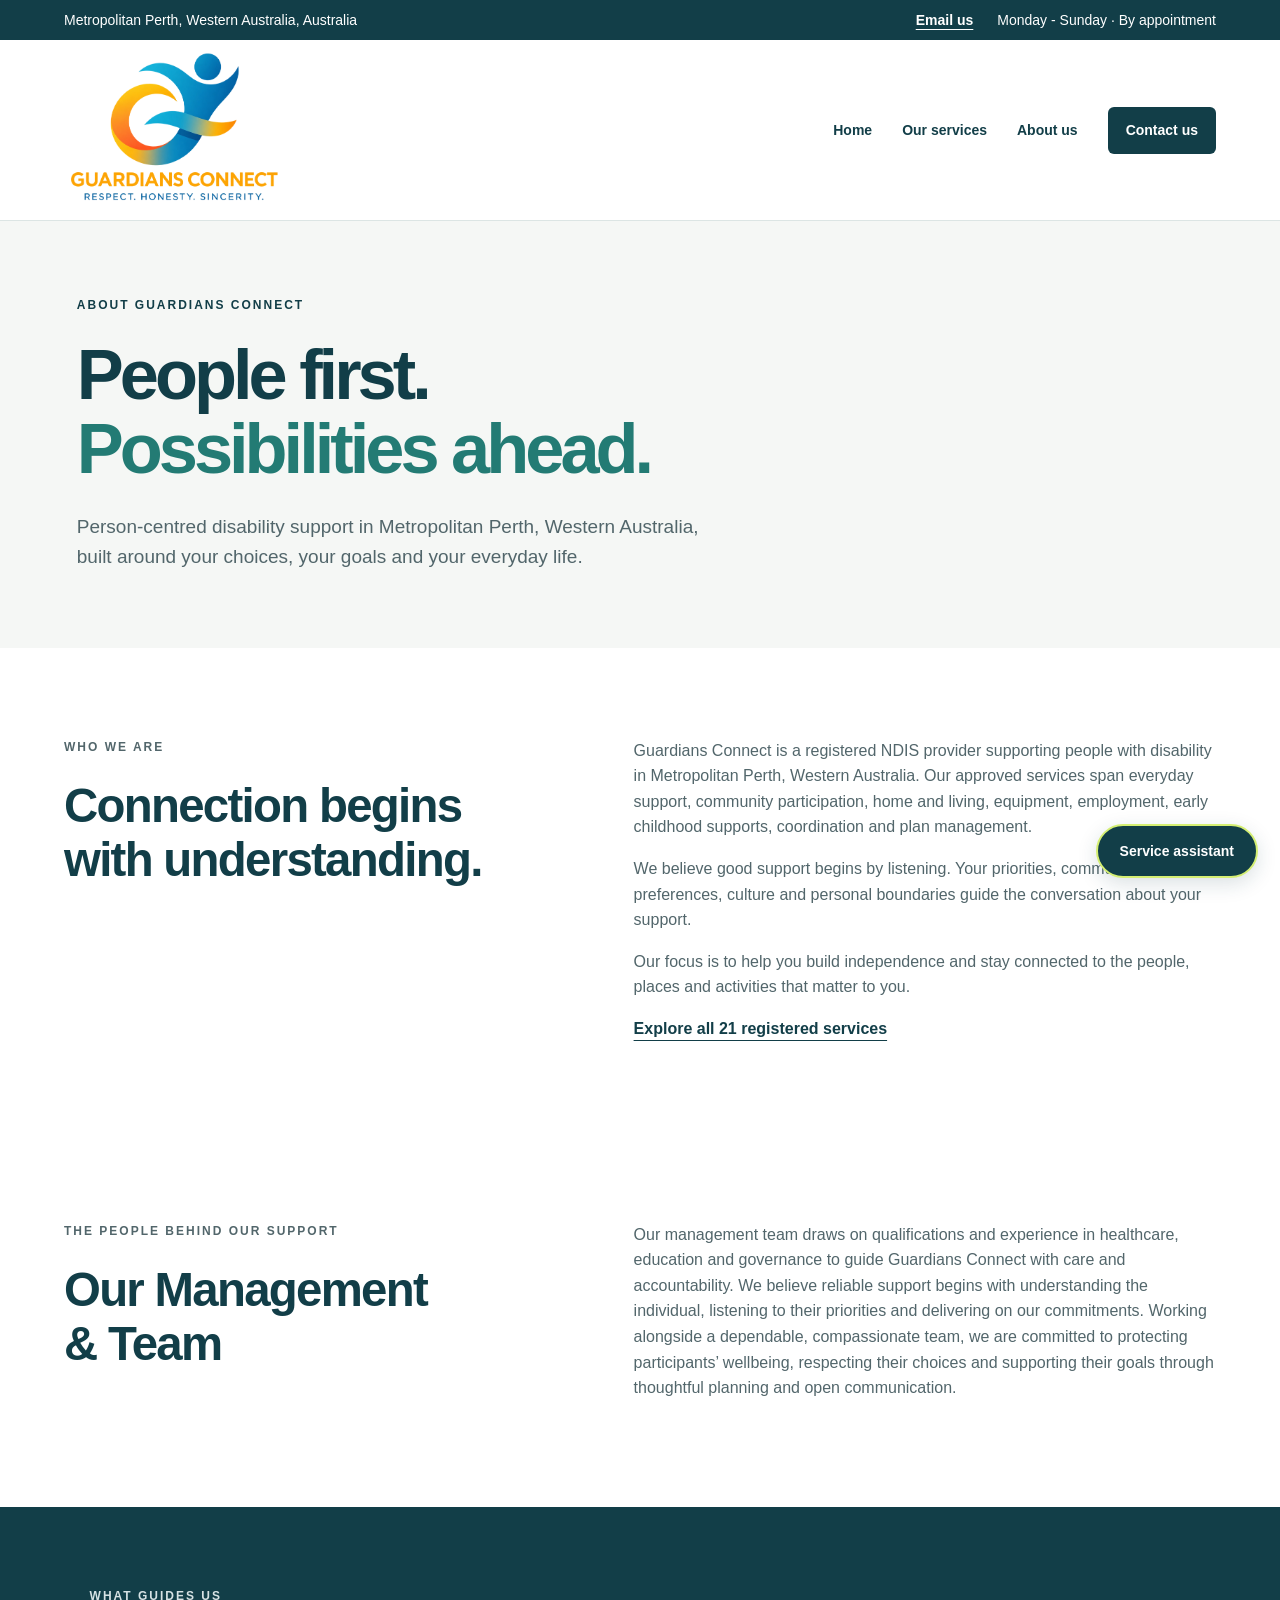
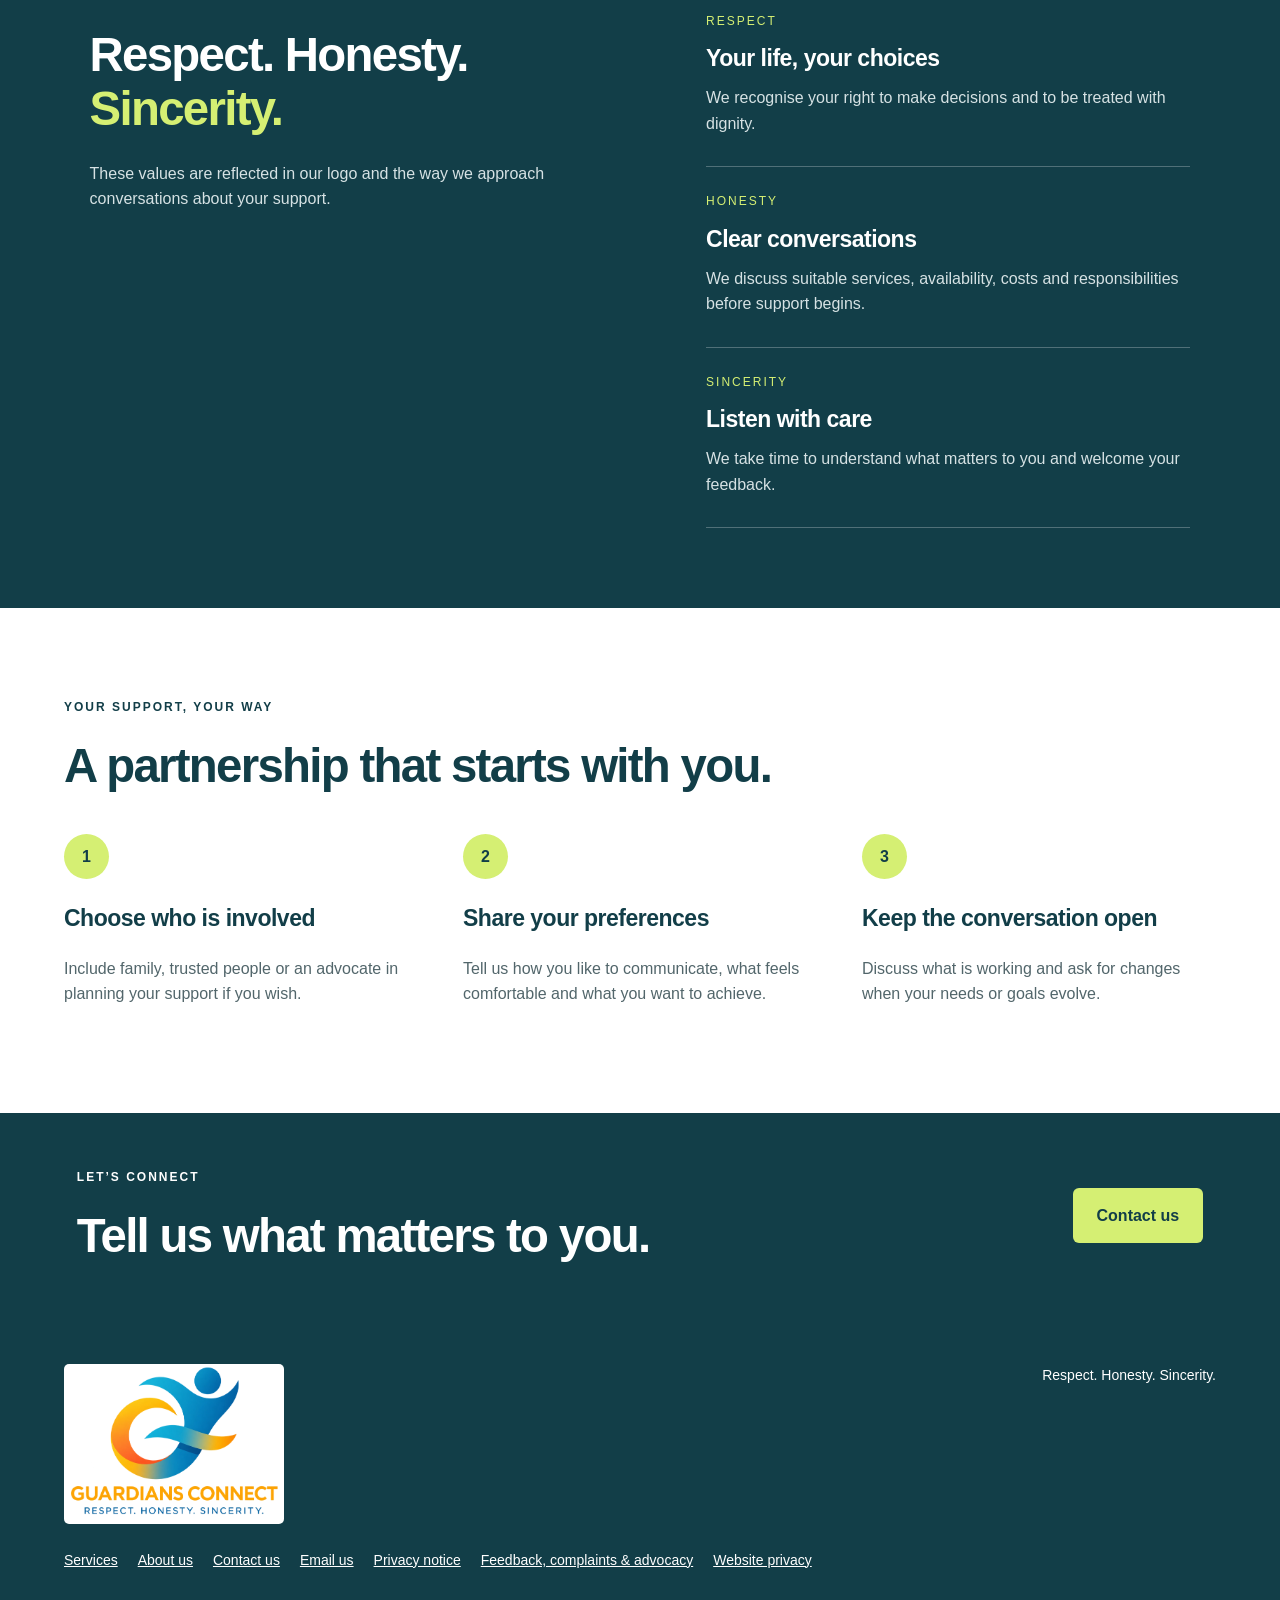
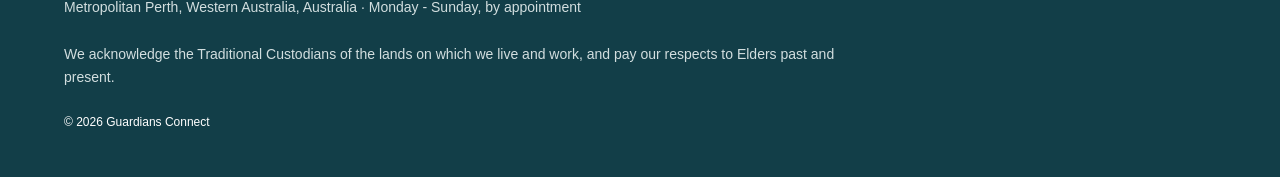
==== commit ff78447f: "fix custom domain website paths" ====
--- a/about.html
+++ b/about.html
@@ -1 +1 @@
-<!doctype html><html lang="en-AU"><head><meta charset="utf-8"><meta name="viewport" content="width=device-width,initial-scale=1"><meta name="description" content="Meet Guardians Connect, a registered NDIS provider in Metropolitan Perth, Western Australia. Learn about our values, person-centred approach and commitment to choice and independence."><meta name="theme-color" content="#123e48"><title>About Guardians Connect | NDIS Disability Support WA</title><link rel="icon" type="image/svg+xml" href="data:image/svg+xml,%3Csvg xmlns='http://www.w3.org/2000/svg' viewBox='0 0 32 32'%3E%3Crect width='32' height='32' rx='8' fill='%23123e48'/%3E%3Ctext x='5' y='23' font-size='20' font-family='Arial' font-weight='bold' fill='%23d5ef73'%3EG%3C/text%3E%3C/svg%3E"><link rel="stylesheet" href="/Guardians-Connect-website/styles.css"><link rel="canonical" href="https://johnctu.github.io/Guardians-Connect-website/about.html"><meta name="robots" content="index,follow,max-image-preview:large"><meta property="og:type" content="website"><meta property="og:site_name" content="Guardians Connect"><meta property="og:locale" content="en_AU"><meta property="og:title" content="About Guardians Connect | NDIS Disability Support WA"><meta property="og:description" content="Meet Guardians Connect, a registered NDIS provider in Metropolitan Perth, Western Australia. Learn about our values, person-centred approach and commitment to choice and independence."><meta property="og:url" content="https://johnctu.github.io/Guardians-Connect-website/about.html"><meta name="twitter:card" content="summary"><meta name="twitter:title" content="About Guardians Connect | NDIS Disability Support WA"><meta name="twitter:description" content="Meet Guardians Connect, a registered NDIS provider in Metropolitan Perth, Western Australia. Learn about our values, person-centred approach and commitment to choice and independence."><script type="application/ld+json">{"@context": "https://schema.org", "@graph": [{"@type": "WebSite", "@id": "https://johnctu.github.io/Guardians-Connect-website/#website", "url": "https://johnctu.github.io/Guardians-Connect-website/", "name": "Guardians Connect", "publisher": {"@id": "https://johnctu.github.io/Guardians-Connect-website/#organization"}, "inLanguage": "en-AU"}, {"@type": "Organization", "@id": "https://johnctu.github.io/Guardians-Connect-website/#organization", "name": "Guardians Connect", "url": "https://johnctu.github.io/Guardians-Connect-website/", "email": "info@guardiansconnect.com.au", "contactPoint": {"@type": "ContactPoint", "email": "info@guardiansconnect.com.au", "contactType": "customer service", "availableLanguage": "English", "description": "Monday - Sunday, by appointment"}}, {"@type": "AboutPage", "@id": "https://johnctu.github.io/Guardians-Connect-website/about.html#webpage", "url": "https://johnctu.github.io/Guardians-Connect-website/about.html", "name": "About Guardians Connect | NDIS Disability Support WA", "description": "Meet Guardians Connect, a registered NDIS provider in Metropolitan Perth, Western Australia. Learn about our values, person-centred approach and commitment to choice and independence.", "isPartOf": {"@id": "https://johnctu.github.io/Guardians-Connect-website/#website"}, "about": {"@id": "https://johnctu.github.io/Guardians-Connect-website/#organization"}, "inLanguage": "en-AU"}, {"@type": "BreadcrumbList", "itemListElement": [{"@type": "ListItem", "position": 1, "name": "Home", "item": "https://johnctu.github.io/Guardians-Connect-website/"}, {"@type": "ListItem", "position": 2, "name": "About us", "item": "https://johnctu.github.io/Guardians-Connect-website/about.html"}]}]}</script></head><body><a class="skip" href="#main">Skip to content</a><div class="contact-bar" aria-label="Contact details"><span>Metropolitan Perth, Western Australia, Australia</span><div><a href="mailto:info@guardiansconnect.com.au">Email us</a><span>Monday - Sunday · By appointment</span></div></div><header><a class="brand" href="/Guardians-Connect-website/"><img class="uploaded-logo" src="/Guardians-Connect-website/guardians-connect-logo.webp" alt="Guardians Connect — Respect, Honesty, Sincerity" width="1280" height="1280"></a><button class="menu" aria-expanded="false" aria-controls="nav">Menu</button><nav id="nav" aria-label="Main navigation"><a href="/Guardians-Connect-website/">Home</a><a href="/Guardians-Connect-website/#services">Our services</a><a href="/Guardians-Connect-website/about.html">About us</a><a class="button small" href="/Guardians-Connect-website/contact.html">Contact us</a></nav></header><main id="main"><section class="page-intro"><p class="eyebrow">ABOUT GUARDIANS CONNECT</p><h1>People first.<br><em>Possibilities ahead.</em></h1><p class="lead">Person-centred disability support in Metropolitan Perth, Western Australia, built around your choices, your goals and your everyday life.</p></section><section class="section about-story"><div><p class="eyebrow">WHO WE ARE</p><h2>Connection begins<br>with understanding.</h2></div><div><p>Guardians Connect is a registered NDIS provider supporting people with disability in Metropolitan Perth, Western Australia. Our approved services span everyday support, community participation, home and living, equipment, employment, early childhood supports, coordination and plan management.</p><p>We believe good support begins by listening. Your priorities, communication preferences, culture and personal boundaries guide the conversation about your support.</p><p>Our focus is to help you build independence and stay connected to the people, places and activities that matter to you.</p><a class="text-link" href="/Guardians-Connect-website/#services">Explore all 21 registered services</a></div></section><section class="section about-story" id="our-team" aria-labelledby="our-team-heading"><div><p class="eyebrow">THE PEOPLE BEHIND OUR SUPPORT</p><h2 id="our-team-heading">Our Management<br>&amp; Team</h2></div><div><p>Our management team draws on qualifications and experience in healthcare, education and governance to guide Guardians Connect with care and accountability. We believe reliable support begins with understanding the individual, listening to their priorities and delivering on our commitments. Working alongside a dependable, compassionate team, we are committed to protecting participants’ wellbeing, respecting their choices and supporting their goals through thoughtful planning and open communication.</p></div></section><section class="approach"><div><p class="eyebrow">WHAT GUIDES US</p><h2>Respect. Honesty.<br><em>Sincerity.</em></h2><p>These values are reflected in our logo and the way we approach conversations about your support.</p></div><div class="principles"><article><span>RESPECT</span><h3>Your life, your choices</h3><p>We recognise your right to make decisions and to be treated with dignity.</p></article><article><span>HONESTY</span><h3>Clear conversations</h3><p>We discuss suitable services, availability, costs and responsibilities before support begins.</p></article><article><span>SINCERITY</span><h3>Listen with care</h3><p>We take time to understand what matters to you and welcome your feedback.</p></article></div></section><section class="section"><p class="eyebrow">YOUR SUPPORT, YOUR WAY</p><h2>A partnership that starts with you.</h2><div class="steps"><article><b>1</b><h3>Choose who is involved</h3><p>Include family, trusted people or an advocate in planning your support if you wish.</p></article><article><b>2</b><h3>Share your preferences</h3><p>Tell us how you like to communicate, what feels comfortable and what you want to achieve.</p></article><article><b>3</b><h3>Keep the conversation open</h3><p>Discuss what is working and ask for changes when your needs or goals evolve.</p></article></div></section><section class="page-cta"><div><p class="eyebrow">LET’S CONNECT</p><h2>Tell us what matters to you.</h2></div><a class="button lime" href="/Guardians-Connect-website/contact.html">Contact us</a></section></main><footer><a class="brand" href="/Guardians-Connect-website/"><img class="uploaded-logo" src="/Guardians-Connect-website/guardians-connect-logo.webp" alt="Guardians Connect — Respect, Honesty, Sincerity" width="1280" height="1280"></a><p>Respect. Honesty. Sincerity.</p><div><a href="/Guardians-Connect-website/#services">Services</a><a href="/Guardians-Connect-website/about.html">About us</a><a href="/Guardians-Connect-website/contact.html">Contact us</a><a href="mailto:info@guardiansconnect.com.au">Email us</a><a href="/Guardians-Connect-website/privacy.html">Privacy notice</a><a href="/Guardians-Connect-website/feedback.html">Feedback, complaints &amp; advocacy</a><button class="privacy-toggle" type="button" aria-expanded="false" aria-controls="privacy">Website privacy</button></div><p class="footer-contact-info">Metropolitan Perth, Western Australia, Australia · Monday - Sunday, by appointment</p><p class="ack">We acknowledge the Traditional Custodians of the lands on which we live and work, and pay our respects to Elders past and present.</p><div id="privacy" hidden><h3>Website privacy</h3><p>This website does not send your enquiry entries or service-assistant messages to Guardians Connect or save them in browser storage. The automated service guide uses prepared website information; typed messages stay in memory until you leave or refresh the page. Optional voice features use browser speech services, which may process audio or text. Microphone use starts only when you choose Dictate question. Downloading an enquiry creates a text file on your device. Hosting providers may process technical access logs. When online delivery is enabled, FormSubmit will process your enquiry and forward it to info@guardiansconnect.com.au. For privacy questions, email info@guardiansconnect.com.au. Read our <a href="/Guardians-Connect-website/privacy.html">business privacy notice</a> for more information.</p></div><small>© <span id="year"></span> Guardians Connect</small></footer><script src="/Guardians-Connect-website/script.js"></script><link rel="stylesheet" href="/Guardians-Connect-website/chatbot.css"><script src="/Guardians-Connect-website/chatbot.js" defer></script></body></html>
+<!doctype html><html lang="en-AU"><head><meta charset="utf-8"><meta name="viewport" content="width=device-width,initial-scale=1"><meta name="description" content="Meet Guardians Connect, a registered NDIS provider in Metropolitan Perth, Western Australia. Learn about our values, person-centred approach and commitment to choice and independence."><meta name="theme-color" content="#123e48"><title>About Guardians Connect | NDIS Disability Support WA</title><link rel="icon" type="image/svg+xml" href="data:image/svg+xml,%3Csvg xmlns='http://www.w3.org/2000/svg' viewBox='0 0 32 32'%3E%3Crect width='32' height='32' rx='8' fill='%23123e48'/%3E%3Ctext x='5' y='23' font-size='20' font-family='Arial' font-weight='bold' fill='%23d5ef73'%3EG%3C/text%3E%3C/svg%3E"><link rel="stylesheet" href="/styles.css"><link rel="canonical" href="https://guardiansconnect.com.au/about.html"><meta name="robots" content="index,follow,max-image-preview:large"><meta property="og:type" content="website"><meta property="og:site_name" content="Guardians Connect"><meta property="og:locale" content="en_AU"><meta property="og:title" content="About Guardians Connect | NDIS Disability Support WA"><meta property="og:description" content="Meet Guardians Connect, a registered NDIS provider in Metropolitan Perth, Western Australia. Learn about our values, person-centred approach and commitment to choice and independence."><meta property="og:url" content="https://guardiansconnect.com.au/about.html"><meta name="twitter:card" content="summary"><meta name="twitter:title" content="About Guardians Connect | NDIS Disability Support WA"><meta name="twitter:description" content="Meet Guardians Connect, a registered NDIS provider in Metropolitan Perth, Western Australia. Learn about our values, person-centred approach and commitment to choice and independence."><script type="application/ld+json">{"@context": "https://schema.org", "@graph": [{"@type": "WebSite", "@id": "https://guardiansconnect.com.au/#website", "url": "https://guardiansconnect.com.au/", "name": "Guardians Connect", "publisher": {"@id": "https://guardiansconnect.com.au/#organization"}, "inLanguage": "en-AU"}, {"@type": "Organization", "@id": "https://guardiansconnect.com.au/#organization", "name": "Guardians Connect", "url": "https://guardiansconnect.com.au/", "email": "info@guardiansconnect.com.au", "contactPoint": {"@type": "ContactPoint", "email": "info@guardiansconnect.com.au", "contactType": "customer service", "availableLanguage": "English", "description": "Monday - Sunday, by appointment"}}, {"@type": "AboutPage", "@id": "https://guardiansconnect.com.au/about.html#webpage", "url": "https://guardiansconnect.com.au/about.html", "name": "About Guardians Connect | NDIS Disability Support WA", "description": "Meet Guardians Connect, a registered NDIS provider in Metropolitan Perth, Western Australia. Learn about our values, person-centred approach and commitment to choice and independence.", "isPartOf": {"@id": "https://guardiansconnect.com.au/#website"}, "about": {"@id": "https://guardiansconnect.com.au/#organization"}, "inLanguage": "en-AU"}, {"@type": "BreadcrumbList", "itemListElement": [{"@type": "ListItem", "position": 1, "name": "Home", "item": "https://guardiansconnect.com.au/"}, {"@type": "ListItem", "position": 2, "name": "About us", "item": "https://guardiansconnect.com.au/about.html"}]}]}</script></head><body><a class="skip" href="#main">Skip to content</a><div class="contact-bar" aria-label="Contact details"><span>Metropolitan Perth, Western Australia, Australia</span><div><a href="mailto:info@guardiansconnect.com.au">Email us</a><span>Monday - Sunday · By appointment</span></div></div><header><a class="brand" href="/"><img class="uploaded-logo" src="/guardians-connect-logo.webp" alt="Guardians Connect — Respect, Honesty, Sincerity" width="1280" height="1280"></a><button class="menu" aria-expanded="false" aria-controls="nav">Menu</button><nav id="nav" aria-label="Main navigation"><a href="/">Home</a><a href="/#services">Our services</a><a href="/about.html">About us</a><a class="button small" href="/contact.html">Contact us</a></nav></header><main id="main"><section class="page-intro"><p class="eyebrow">ABOUT GUARDIANS CONNECT</p><h1>People first.<br><em>Possibilities ahead.</em></h1><p class="lead">Person-centred disability support in Metropolitan Perth, Western Australia, built around your choices, your goals and your everyday life.</p></section><section class="section about-story"><div><p class="eyebrow">WHO WE ARE</p><h2>Connection begins<br>with understanding.</h2></div><div><p>Guardians Connect is a registered NDIS provider supporting people with disability in Metropolitan Perth, Western Australia. Our approved services span everyday support, community participation, home and living, equipment, employment, early childhood supports, coordination and plan management.</p><p>We believe good support begins by listening. Your priorities, communication preferences, culture and personal boundaries guide the conversation about your support.</p><p>Our focus is to help you build independence and stay connected to the people, places and activities that matter to you.</p><a class="text-link" href="/#services">Explore all 21 registered services</a></div></section><section class="section about-story" id="our-team" aria-labelledby="our-team-heading"><div><p class="eyebrow">THE PEOPLE BEHIND OUR SUPPORT</p><h2 id="our-team-heading">Our Management<br>&amp; Team</h2></div><div><p>Our management team draws on qualifications and experience in healthcare, education and governance to guide Guardians Connect with care and accountability. We believe reliable support begins with understanding the individual, listening to their priorities and delivering on our commitments. Working alongside a dependable, compassionate team, we are committed to protecting participants’ wellbeing, respecting their choices and supporting their goals through thoughtful planning and open communication.</p></div></section><section class="approach"><div><p class="eyebrow">WHAT GUIDES US</p><h2>Respect. Honesty.<br><em>Sincerity.</em></h2><p>These values are reflected in our logo and the way we approach conversations about your support.</p></div><div class="principles"><article><span>RESPECT</span><h3>Your life, your choices</h3><p>We recognise your right to make decisions and to be treated with dignity.</p></article><article><span>HONESTY</span><h3>Clear conversations</h3><p>We discuss suitable services, availability, costs and responsibilities before support begins.</p></article><article><span>SINCERITY</span><h3>Listen with care</h3><p>We take time to understand what matters to you and welcome your feedback.</p></article></div></section><section class="section"><p class="eyebrow">YOUR SUPPORT, YOUR WAY</p><h2>A partnership that starts with you.</h2><div class="steps"><article><b>1</b><h3>Choose who is involved</h3><p>Include family, trusted people or an advocate in planning your support if you wish.</p></article><article><b>2</b><h3>Share your preferences</h3><p>Tell us how you like to communicate, what feels comfortable and what you want to achieve.</p></article><article><b>3</b><h3>Keep the conversation open</h3><p>Discuss what is working and ask for changes when your needs or goals evolve.</p></article></div></section><section class="page-cta"><div><p class="eyebrow">LET’S CONNECT</p><h2>Tell us what matters to you.</h2></div><a class="button lime" href="/contact.html">Contact us</a></section></main><footer><a class="brand" href="/"><img class="uploaded-logo" src="/guardians-connect-logo.webp" alt="Guardians Connect — Respect, Honesty, Sincerity" width="1280" height="1280"></a><p>Respect. Honesty. Sincerity.</p><div><a href="/#services">Services</a><a href="/about.html">About us</a><a href="/contact.html">Contact us</a><a href="mailto:info@guardiansconnect.com.au">Email us</a><a href="/privacy.html">Privacy notice</a><a href="/feedback.html">Feedback, complaints &amp; advocacy</a><button class="privacy-toggle" type="button" aria-expanded="false" aria-controls="privacy">Website privacy</button></div><p class="footer-contact-info">Metropolitan Perth, Western Australia, Australia · Monday - Sunday, by appointment</p><p class="ack">We acknowledge the Traditional Custodians of the lands on which we live and work, and pay our respects to Elders past and present.</p><div id="privacy" hidden><h3>Website privacy</h3><p>This website does not send your enquiry entries or service-assistant messages to Guardians Connect or save them in browser storage. The automated service guide uses prepared website information; typed messages stay in memory until you leave or refresh the page. Optional voice features use browser speech services, which may process audio or text. Microphone use starts only when you choose Dictate question. Downloading an enquiry creates a text file on your device. Hosting providers may process technical access logs. When online delivery is enabled, FormSubmit will process your enquiry and forward it to info@guardiansconnect.com.au. For privacy questions, email info@guardiansconnect.com.au. Read our <a href="/privacy.html">business privacy notice</a> for more information.</p></div><small>© <span id="year"></span> Guardians Connect</small></footer><script src="/script.js"></script><link rel="stylesheet" href="/chatbot.css"><script src="/chatbot.js" defer></script></body></html>
--- a/styles.css
+++ b/styles.css
@@ -0,0 +1,22 @@
+:root{--ink:#123e48;--lime:#d5ef73;--paper:#f5f7f5;--muted:#52666b}*{box-sizing:border-box}html{scroll-behavior:smooth;scroll-padding-top:100px}body{margin:0;font-family:Arial,Helvetica,sans-serif;color:var(--ink);font-size:16px;line-height:1.6}a{color:inherit}button,input,select,textarea{font:inherit}button,a,input,select,textarea,summary{touch-action:manipulation}a:focus-visible,button:focus-visible,summary:focus-visible{outline:3px solid #a85613;outline-offset:5px}.skip{position:fixed;top:-100px;background:white;padding:12px;z-index:10}.skip:focus{top:0}header{padding:24px 5%;display:flex;align-items:center;justify-content:space-between;border-bottom:1px solid #dce5e4;background:white}.brand{display:flex;align-items:center;gap:13px;text-decoration:none;font-size:14px;letter-spacing:2px;line-height:1.35;font-weight:bold}.brand strong{display:block;font-size:21px;letter-spacing:3px}.mark{display:block;background:var(--ink);color:var(--lime);font-size:30px;border-radius:50%;width:49px;height:49px;line-height:49px;text-align:center;letter-spacing:-5px;padding-right:5px}.mark span{font-size:24px}nav{display:flex;gap:30px;align-items:center}nav a{text-decoration:none;font-size:14px;font-weight:bold}.button{display:inline-block;text-decoration:none;background:var(--ink);color:white;padding:15px 24px;border-radius:6px;border:0;font-weight:bold;cursor:pointer}.button:hover{filter:brightness(.92)}.button.small{padding:12px 18px}.button.lime{background:var(--lime);color:var(--ink)}.menu{display:none}.hero{padding:75px 5% 65px;display:grid;grid-template-columns:1.25fr 1fr;gap:7%;max-width:1500px;margin:auto}.eyebrow{font-size:12px;font-weight:bold;letter-spacing:2px;margin:0 0 22px}h1,h2,h3,h4,p{margin-top:0}h1{font-size:clamp(48px,5.8vw,84px);line-height:1.06;letter-spacing:-4px;margin-bottom:25px}em{font-style:normal;color:#237b74}h2{font-size:clamp(34px,3.7vw,51px);line-height:1.15;letter-spacing:-1.7px;margin-bottom:24px}h3,h4{font-size:23px;line-height:1.25;letter-spacing:-.5px}.lead{max-width:520px;font-size:19px;color:var(--muted);margin-bottom:30px}.actions{display:flex;align-items:center;gap:25px}.text-link{font-weight:bold;text-underline-offset:6px}.hero-panel{background:var(--ink);color:white;border-radius:100px 12px 12px 12px;padding:50px 40px 30px;display:flex;flex-direction:column;justify-content:space-between;min-height:480px;position:relative;overflow:hidden}.hero-panel:before{content:'';position:absolute;width:240px;height:240px;border:1px solid #598181;border-radius:50%;right:-100px;top:100px;pointer-events:none}.panel-label{font-size:12px;letter-spacing:2px}.big-type{font-size:clamp(35px,4vw,58px);line-height:1.18;letter-spacing:-2px;color:var(--lime);margin:35px 0}.panel-bottom{display:flex;gap:18px;align-items:center;border-top:1px solid #456770;padding-top:25px}.panel-bottom p{margin:0;font-size:14px}.circle{width:48px;height:48px;border:1px solid var(--lime);border-radius:50%;display:grid;place-items:center;font-size:14px}.values-strip{background:var(--lime);display:flex;justify-content:space-around;padding:20px 5%;font-size:14px;font-weight:bold;gap:15px}.section{padding:90px 5%;max-width:1500px;margin:auto}.section-heading{display:grid;grid-template-columns:1.2fr 1fr;gap:10%;align-items:end;margin-bottom:35px}.section-heading>p{max-width:450px;color:var(--muted)}.cards{display:grid;grid-template-columns:repeat(3,1fr);gap:20px}.cards article{padding:30px;background:var(--paper);border-radius:8px;display:flex;flex-direction:column;align-items:start}.number{font-size:14px;letter-spacing:2px;color:#357970;margin-bottom:35px}.cards p{color:var(--muted)}.cards a{margin-top:auto;font-size:14px;font-weight:bold;text-underline-offset:5px}.cards .accent-card{background:var(--lime)}.note{font-size:14px;color:var(--muted);margin:22px 0 0}.approach{background:var(--ink);color:white;padding:80px 7%;display:grid;grid-template-columns:1fr 1fr;gap:12%}.approach em{color:var(--lime)}.approach p{max-width:510px;color:#d6e2e4}.principles article{border-bottom:1px solid #507078;padding:20px 0}.principles span{font-size:12px;letter-spacing:2px;color:var(--lime)}.principles h3{margin:12px 0}.principles p{margin-bottom:10px}.steps{display:grid;grid-template-columns:repeat(3,1fr);gap:45px;margin-top:40px}.steps b{background:var(--lime);border-radius:50%;display:grid;place-items:center;width:45px;height:45px;margin-bottom:25px}.steps p{color:var(--muted)}.faq{background:var(--paper);max-width:none;display:grid;grid-template-columns:1fr 1.5fr;gap:10%}details{border-bottom:1px solid #cad7d7;padding:20px 0}summary{font-weight:bold;cursor:pointer;padding-right:15px}details p{padding-top:18px;margin:0;color:var(--muted)}.contact{padding:85px 7%;display:grid;grid-template-columns:1fr 1fr;gap:12%;background:#e9f1ee}.contact p{max-width:450px}.contact-note{border-left:3px solid #237b74;padding-left:17px;font-size:14px;color:var(--muted)}form{background:white;padding:30px;border-radius:8px}label{display:block;font-size:14px;font-weight:bold;margin-bottom:7px}label span{font-weight:normal}input,textarea,select{width:100%;border:1px solid #8caaa9;border-radius:4px;padding:11px;margin-bottom:18px;background:white;color:var(--ink)}input:focus,textarea:focus,select:focus{outline:2px solid #237b74;outline-offset:2px}.form-note{font-size:14px;color:var(--muted)}#status{font-size:14px;margin:14px 0 0}footer{padding:45px 5%;background:var(--ink);color:white;display:flex;flex-wrap:wrap;justify-content:space-between;gap:25px}footer>p{font-size:14px}footer>div{display:flex;gap:20px;align-items:start}footer a,footer button{font-size:14px}.privacy-toggle{background:none;border:0;color:white;text-decoration:underline;cursor:pointer;padding:0}.ack{width:100%;max-width:800px;margin:0;color:#d2dedf}#privacy{width:100%;display:block;max-width:850px}#privacy[hidden]{display:none}footer small{font-size:12px;width:100%}@media(max-width:850px){header{flex-wrap:wrap;gap:20px}.menu{display:block;background:var(--paper);border:1px solid #cad7d7;padding:8px 15px;border-radius:5px}nav{display:none;width:100%;flex-direction:column;align-items:stretch;gap:20px}nav.open{display:flex}.hero{grid-template-columns:1fr;padding-top:45px;gap:35px}h1{letter-spacing:-2px}.hero-panel{min-height:350px;border-top-left-radius:65px}.values-strip{flex-wrap:wrap;justify-content:center;gap:12px 25px}.section{padding:60px 6%}.section-heading,.approach,.faq,.contact{grid-template-columns:1fr;gap:30px}.cards{grid-template-columns:repeat(2,1fr)}.approach,.contact{padding:60px 6%}.steps{gap:25px}.actions{flex-wrap:wrap}.faq{max-width:none}}@media(max-width:540px){.cards,.steps{grid-template-columns:1fr}.hero-panel{padding:35px 25px}.cards article{padding:27px}.steps{gap:15px}.steps article{border-bottom:1px solid #dce5e4;padding-bottom:15px}.number{margin-bottom:23px}form{padding:23px}footer>div{flex-wrap:wrap}}@media(prefers-reduced-motion:reduce){html{scroll-behavior:auto}}
+
+.uploaded-logo{width:110px;height:110px;object-fit:contain;background:white;border-radius:5px;flex-shrink:0}header{padding-top:10px;padding-bottom:10px}footer .uploaded-logo{width:140px;height:140px}footer .brand{align-items:center}@media(max-width:540px){.uploaded-logo{width:85px;height:85px}.brand{gap:10px}.brand strong{font-size:18px;letter-spacing:2px}.brand{font-size:12px;letter-spacing:1px}footer .uploaded-logo{width:110px;height:110px}}
+
+.cards .registration-name{font-size:12px;line-height:1.5;color:#52666b;margin:4px 0 18px;padding-top:12px;border-top:1px solid #dce5e4;width:100%}.cards article h4{min-height:2.5em}@media(max-width:540px){.cards article h4{min-height:0}}
+
+.page-intro{padding:75px 6%;background:var(--paper)}.page-intro h1{font-size:clamp(44px,5.5vw,76px)}.page-intro .lead{max-width:650px;margin-bottom:0}.about-story{display:grid;grid-template-columns:1fr 1.25fr;gap:9%}.about-story>div>p{color:var(--muted)}.page-cta{padding:55px 6%;background:var(--ink);color:white;display:flex;align-items:center;justify-content:space-between;gap:25px}.page-cta h2{margin-bottom:0}@media(max-width:850px){.about-story{grid-template-columns:1fr;gap:20px}.page-cta{flex-direction:column;align-items:flex-start}.page-intro{padding:50px 6%}nav{gap:20px}}
+
+.cards .service-card{overflow:hidden}.service-photo{display:block;width:calc(100% + 60px);max-width:none;aspect-ratio:3/2;height:auto;object-fit:cover;align-self:center;margin:-30px -30px 25px}.service-card .number{margin-bottom:20px}@media(max-width:540px){.service-photo{width:calc(100% + 54px);margin:-27px -27px 24px}}
+.error-summary{border:2px solid #a72f28;background:#fff7f5;padding:16px;margin-bottom:22px;color:#8a201c}.error-summary p{margin-bottom:8px;font-weight:bold}.error-summary ul{margin:0;padding-left:20px}.error-summary a{text-underline-offset:3px}.error-summary[hidden],.field-error[hidden]{display:none}.field-error{color:#8a201c;font-size:14px;margin:-10px 0 18px}input[aria-invalid="true"],textarea[aria-invalid="true"]{border:2px solid #a72f28}.form-trap{position:absolute;left:-10000px;width:1px;height:1px;overflow:hidden}button:disabled{opacity:.65;cursor:wait}
+
+.service-category-nav{display:flex;flex-wrap:wrap;gap:10px;margin:0 0 45px}.service-category-nav a{padding:11px 17px;border:1px solid #6b9290;border-radius:5px;text-decoration:none;font-size:14px;font-weight:bold;background:white}.service-category-nav a:hover{background:#d5ef73}.service-category{margin-bottom:55px;scroll-margin-top:25px}.category-heading{margin-bottom:22px;padding-top:15px;border-top:2px solid #cad7d7}.category-heading h3{font-size:30px;line-height:1.2;margin:12px 0}.category-heading p{color:#52666b;margin-bottom:0}.service-category:last-of-type{margin-bottom:20px}@media(max-width:540px){.service-category-nav{gap:8px;margin-bottom:30px}.service-category-nav a{padding:10px 12px}.category-heading h3{font-size:27px}.service-category{margin-bottom:40px}}
+
+.service-intro{display:grid;grid-template-columns:1.2fr 1fr;align-items:center;gap:6%;padding:55px 6%;background:#f5f7f5}.service-intro h1{font-size:clamp(40px,4.5vw,64px);letter-spacing:-2px;overflow-wrap:break-word}.service-intro img{width:100%;height:auto;aspect-ratio:3/2;object-fit:cover;border-radius:35px 8px 8px 8px}.breadcrumbs{display:flex;flex-wrap:wrap;gap:7px;font-size:14px;margin-bottom:30px}.service-who,.service-discuss{display:grid;grid-template-columns:1fr 1.2fr;gap:8%}.service-involves{background:#e9f1ee;max-width:none}.service-discuss li{margin-bottom:15px}.service-discuss ul{padding-left:22px}.service-cta-actions{display:flex;flex-direction:column;gap:15px;flex-shrink:0}.service-cta-actions a:not(.button){font-size:14px}.cards .service-detail-link{margin:0 0 16px}.service-intro .lead{max-width:none}@media(max-width:850px){.service-intro,.service-who,.service-discuss{grid-template-columns:1fr;gap:25px}.service-intro{padding:40px 6%}.service-intro img{max-height:350px}.breadcrumbs{margin-bottom:25px}}
+
+header .uploaded-logo,footer .uploaded-logo{width:220px;height:160px;object-fit:cover;object-position:center;background:white;border-radius:5px}@media(max-width:540px){header .uploaded-logo,footer .uploaded-logo{width:180px;height:131px}}
+
+.contact-bar{background:#123e48;color:white;padding:9px 5%;display:flex;justify-content:space-between;align-items:center;gap:10px;font-size:14px}.contact-bar>div{display:flex;flex-wrap:wrap;gap:10px 24px}.contact-bar a{font-weight:bold;text-underline-offset:4px}.contact-details{margin:25px 0}.contact-actions{display:flex;flex-wrap:wrap;gap:12px;margin-bottom:22px}.contact-email{background:white;color:#123e48;border:1px solid #123e48}.contact-details dl{margin:0}.contact-details dl>div{margin:14px 0}.contact-details dt{font-weight:bold;font-size:14px}.contact-details dd{margin:2px 0;font-size:16px;overflow-wrap:anywhere}.footer-contact-info{width:100%;margin:0;color:#d2dedf}@media(max-width:850px){.contact-bar{flex-direction:column;align-items:flex-start}.contact-bar>div{gap:8px 18px}.contact-bar>div>span{width:100%}}
+
+.contact-details dl>.contact-email-row{display:flex;align-items:baseline;flex-wrap:wrap;gap:6px 12px}.contact-email-row dt{flex-shrink:0}.contact-email-row dd{margin:0;min-width:0}
+
+.policy-content{max-width:880px;margin:auto;padding-top:0}.policy-content h2{font-size:clamp(1.4rem,3vw,2rem);margin-top:2.2rem}.policy-content p{line-height:1.8}.policy-content a:not(.button),.rights-banner a{text-decoration:underline;text-underline-offset:3px}.notice-emergency{background:#fff3dc;border-left:4px solid #8c5800;padding:1rem 1.5rem;border-radius:8px}.notice-emergency h2{margin-top:0}.rights-banner{padding:1rem 5%;background:#edf4ef;line-height:1.8}.policy-source{font-size:.9rem}
--- a/chatbot.css
+++ b/chatbot.css
@@ -0,0 +1,3 @@
+.gc-chat{position:fixed;right:22px;bottom:22px;z-index:30;font-size:14px}.gc-chat-launch{background:#123e48;color:#fff;border:2px solid #d5ef73;border-radius:30px;padding:14px 22px;font-weight:bold;box-shadow:0 6px 20px #123e4826;cursor:pointer}.gc-chat-panel{position:absolute;right:0;bottom:68px;width:370px;max-width:calc(100vw - 32px);height:560px;max-height:calc(100dvh - 115px);background:#fff;box-shadow:0 10px 45px #123e483d;border:1px solid #9ab4b4;border-radius:12px;display:flex;flex-direction:column;overflow:hidden}.gc-chat-panel[hidden]{display:none}.gc-chat .gc-chat-head{padding:16px 18px;background:#123e48;color:white;display:flex;flex-wrap:nowrap;gap:12px}.gc-chat-head h2{font-size:18px;letter-spacing:0;line-height:1.3;margin:0}.gc-chat-head span{font-size:12px;color:#d5ef73}.gc-chat-close{background:none;border:0;color:white;font-size:28px;cursor:pointer;padding:0 5px;line-height:1}.gc-chat-notice{margin:0;padding:10px 16px;font-size:12px;background:#e9f1ee;color:#123e48}.gc-chat-log{overflow-y:auto;padding:16px;flex:1;min-height:0;overscroll-behavior:contain}.gc-msg{margin:0 24px 12px 0;padding:12px;border-radius:4px 12px 12px 12px;background:#eef3f0;white-space:pre-wrap;line-height:1.5;overflow-wrap:anywhere}.gc-msg-user{margin:0 0 12px 35px;background:#123e48;color:white;border-radius:12px 4px 12px 12px}.gc-chat-options{display:flex;flex-direction:column;gap:7px;margin-top:12px}.gc-chat-options a,.gc-chat-options button{padding:9px 11px;border:1px solid #6b9290;color:#123e48;background:white;border-radius:4px;text-decoration:none;text-align:left;font-size:14px;cursor:pointer}.gc-chat .gc-chat-form{padding:12px 16px 4px;border-top:1px solid #dce5e4;border-radius:0}.gc-chat-form label{font-size:14px}.gc-chat-form>div{display:flex;gap:8px}.gc-chat-form input{margin:0;min-width:0;flex:1;font-size:16px}.gc-chat-form button{background:#123e48;color:white;border:0;border-radius:4px;padding:10px 14px;cursor:pointer}.gc-chat-clear{border:0;background:none;text-decoration:underline;color:#52666b;padding:9px 16px 12px;font-size:12px;cursor:pointer;text-align:left}.gc-chat button:focus-visible,.gc-chat a:focus-visible{outline:3px solid #a85613;outline-offset:2px}@media(max-width:540px){.gc-chat{right:12px;bottom:12px}.gc-chat-panel{width:calc(100vw - 24px);bottom:62px}.gc-chat-launch{padding:12px 18px}}
+
+.gc-voice-controls{display:flex;flex-wrap:wrap;gap:6px;padding:9px 12px;background:#f5f7f5}.gc-voice-controls button{border:1px solid #6b9290;border-radius:4px;background:white;color:#123e48;padding:7px 9px;font-size:12px;cursor:pointer}.gc-voice-controls button[aria-pressed="true"]{background:#123e48;color:white}.gc-voice-controls button:disabled{opacity:.6;cursor:default}.gc-voice-notice{font-size:12px;line-height:1.4;margin:0;padding:7px 14px;background:#f5f7f5}.gc-voice-status{font-size:12px;line-height:1.4;margin:0;padding:0 14px 6px;min-height:6px}.gc-chat-panel{height:650px}
